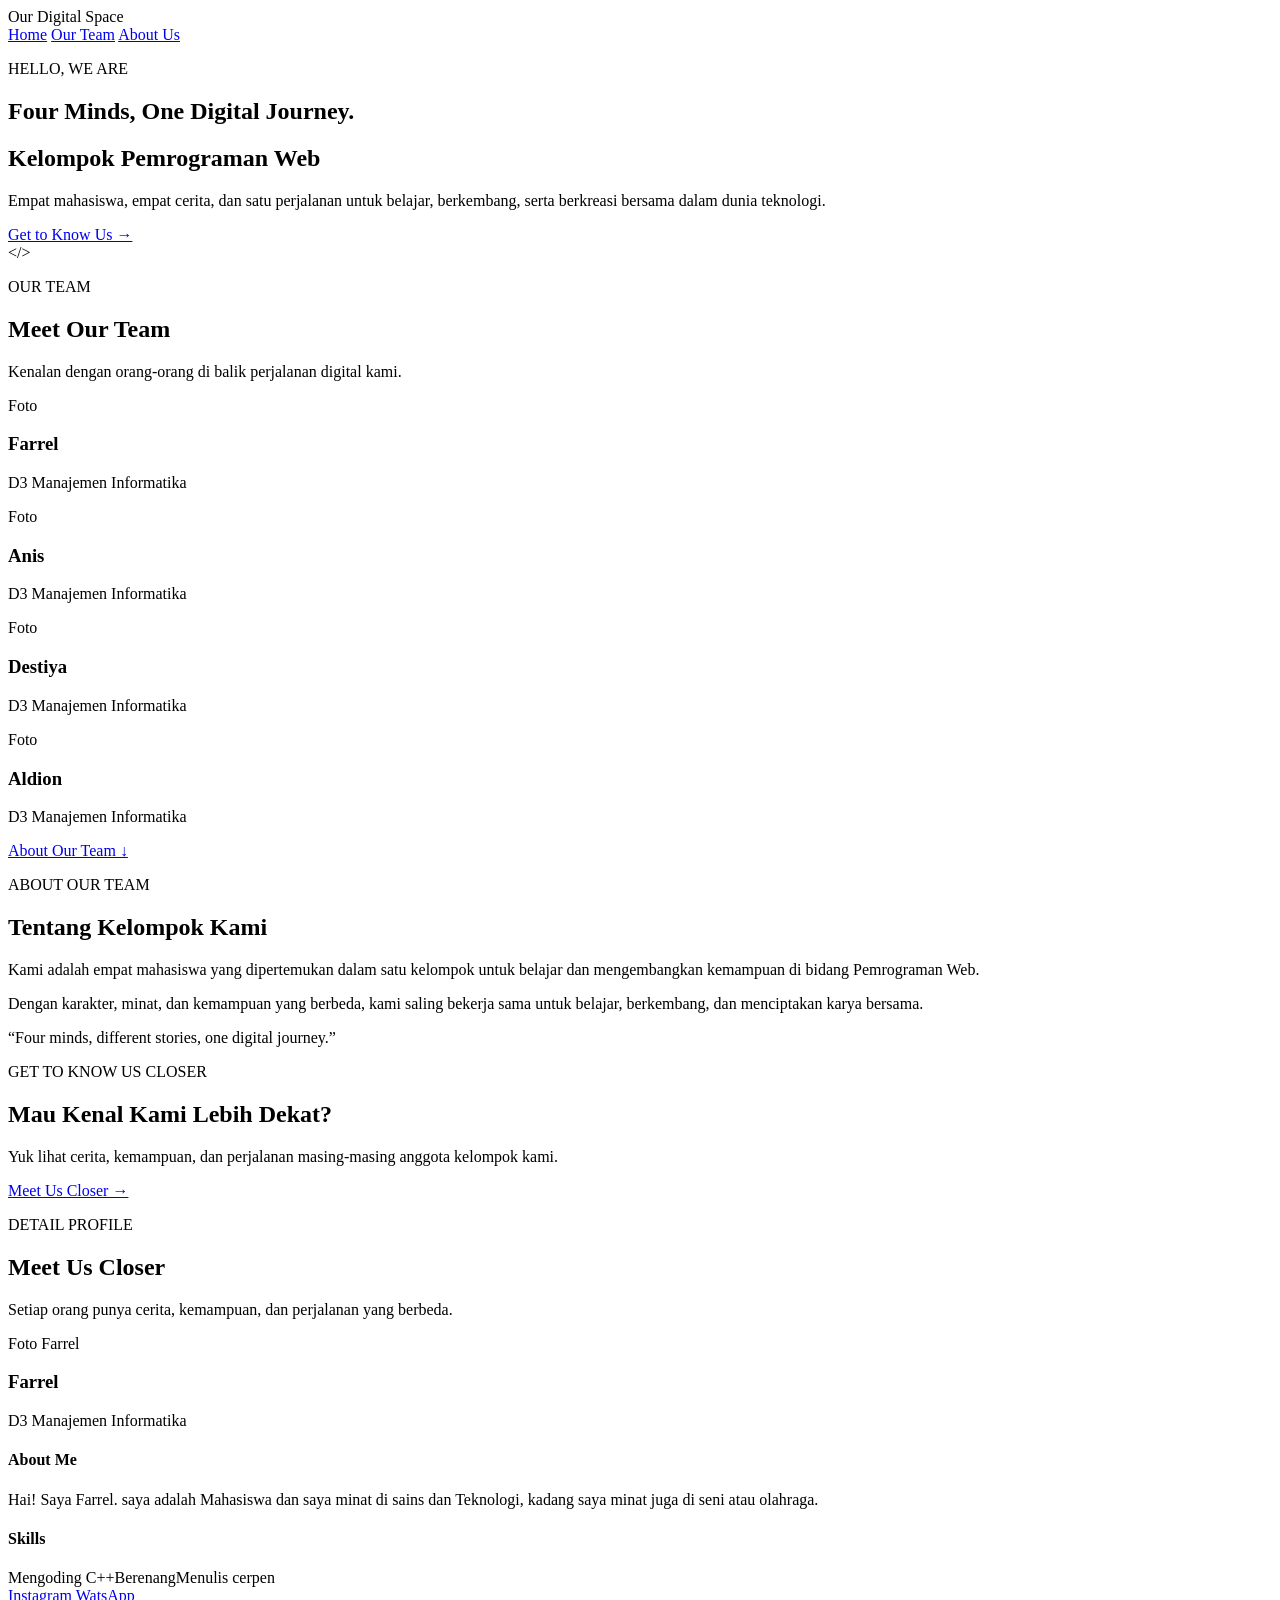
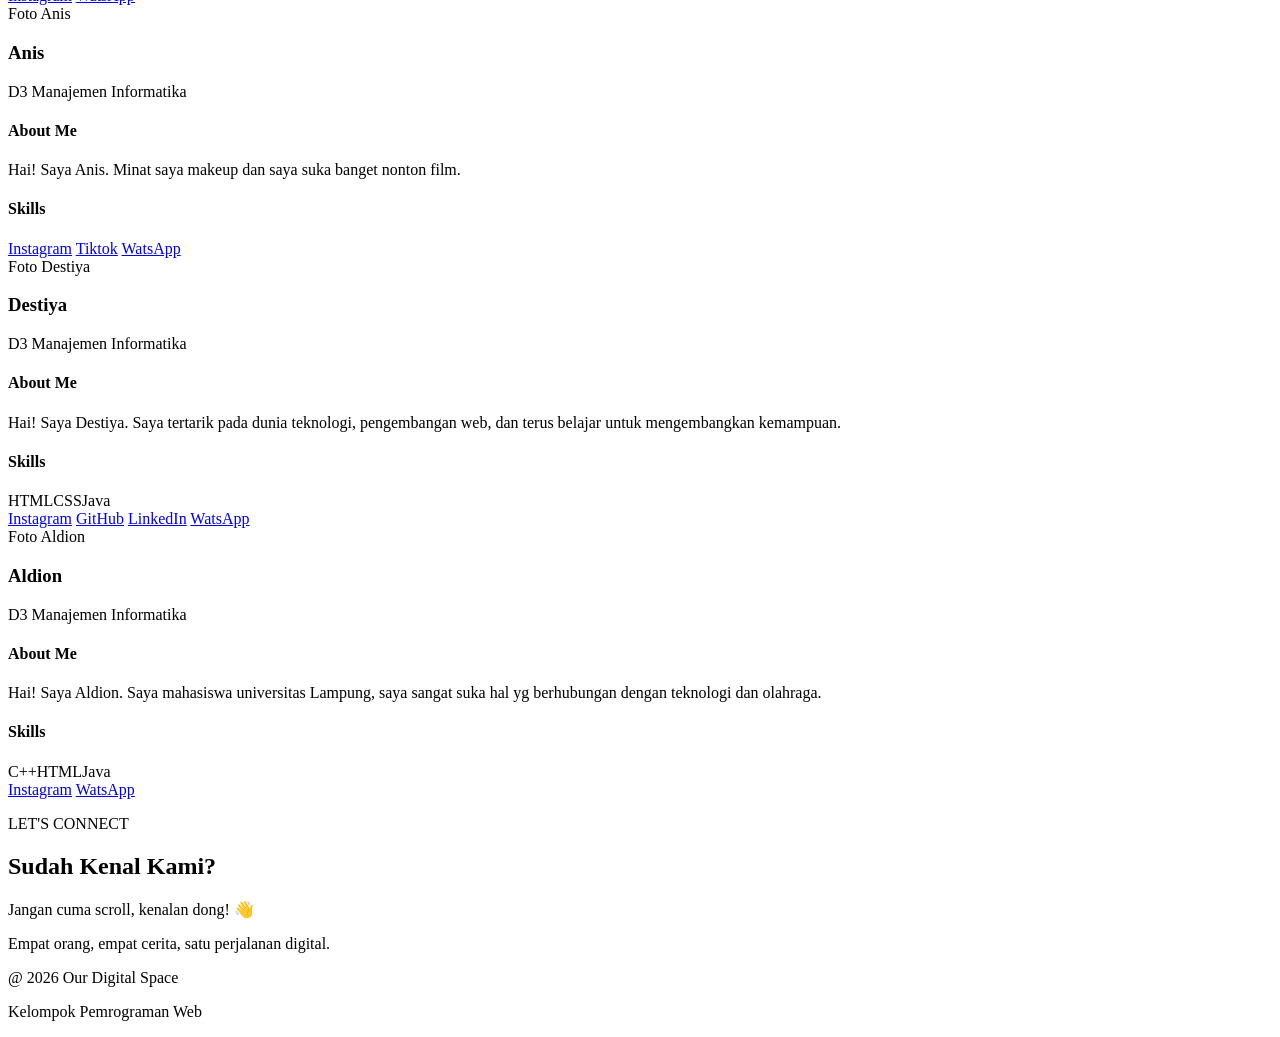
==== index.html @ 903c4d55 "commit 1" ====
<!DOCTYPE html>
<html lang="id">
<head>
    <meta charset="UTF-8">
    <meta name="viewport" content="width=device-width, initial-scale=1.0">

    <title>Kelompok Pemrograman Web</title>

    <link rel="stylesheet" href="style.css">
</head>
<body>
    <header class="navbar">
        <div class="logo">
            Our Digital Space
        </div>

        <nav>
            <a href="#home">Home</a>
            <a href="#team">Our Team</a>
            <a href="#about">About Us</a>
        </nav>

    </header>
    <section id="home" class="hero">
        <div class="hero-content">
            <p class="hero-label">HELLO, WE ARE</p>
            <h1>Four Minds, One
                <span>Digital Journey.</span></h1>
            <h2>Kelompok Pemrograman Web</h2>
            <p class="hero-description">
                Empat mahasiswa, empat cerita, dan satu perjalanan
                untuk belajar, berkembang, serta berkreasi bersama
                dalam dunia teknologi.
            </p>

            <a href="#team" class="hero-button">
                Get to Know Us →
            </a>

        </div>
        <div class="hero-visual">
            <div class="code-card">
                &lt;/&gt;
            </div>
        </div>

    </section>
    <section id="team" class="team-section">
        <div class="section-heading">
            <p class="section-label">OUR TEAM</p>
            <h2>Meet Our Team</h2>
            <p>Kenalan dengan orang-orang di balik perjalanan digital kami.</p>
        </div>

        <div class="team-container">
            <article class="team-card">
                <div class="member-photo">Foto</div>
                <div class="member-info">
                    <h3>Farrel</h3>
                    <p>D3 Manajemen Informatika</p>
                </div>

            </article>
            <article class="team-card">
                <div class="member-photo">Foto</div>
                <div class="member-info">
                    <h3>Anis</h3>
                    <p>D3 Manajemen Informatika</p>
                </div>
            </article>

            <article class="team-card">
                <div class="member-photo">Foto</div>
                <div class="member-info">
                    <h3>Destiya</h3>
                    <p>D3 Manajemen Informatika</p>
                </div>
            </article>

            <article class="team-card">
                <div class="member-photo">Foto</div>
                <div class="member-info">
                    <h3>Aldion</h3>
                    <p>D3 Manajemen Informatika</p>
                </div>
            </article>
        </div>

        <a href="#about" class="section-button">About Our Team ↓</a>
    </section>

    <section id="about" class="about-section">
        <div class="about-content">
            <p class="section-label">ABOUT OUR TEAM</p>
            <h2>Tentang Kelompok Kami</h2>
            <p>
                Kami adalah empat mahasiswa yang dipertemukan
                dalam satu kelompok untuk belajar dan mengembangkan
                kemampuan di bidang Pemrograman Web.
            </p>
            <p>
                Dengan karakter, minat, dan kemampuan yang berbeda,
                kami saling bekerja sama untuk belajar, berkembang,
                dan menciptakan karya bersama.
            </p>

            <div class="about-quote">
                “Four minds, different stories,
                one digital journey.”
            </div>
        </div>

    </section>

    <section class="profile-intro">
        <p class="section-label">GET TO KNOW US CLOSER</p>
        <h2>Mau Kenal Kami Lebih Dekat?</h2>
        <p>
            Yuk lihat cerita, kemampuan, dan perjalanan
            masing-masing anggota kelompok kami.
        </p>

        <a href="#profiles" class="profile-button">
            Meet Us Closer →
        </a>
    </section>

    <section id="profiles" class="profiles-section">
        <div class="section-heading">
            <p class="section-label">DETAIL PROFILE</p>
            <h2>Meet Us Closer</h2>
            <p>
                Setiap orang punya cerita, kemampuan,
                dan perjalanan yang berbeda.
            </p>
        </div>

        <div class="profiles-container">
            <article class="profile-card">
                <div class="profile-photo">Foto Farrel</div>
                <h3>Farrel</h3>
                <p class="profile-major">
                    D3 Manajemen Informatika
                </p>

                <div class="profile-content">
                    <h4>About Me</h4>

                    <p>
                        Hai! Saya Farrel. 
                        saya adalah Mahasiswa dan saya minat di sains dan Teknologi, 
                        kadang saya minat juga di seni atau olahraga.
                    </p>

                    <h4>Skills</h4>
                    <div class="skills">
                        <span>Mengoding C++</span><span>Berenang</span><span>Menulis cerpen</span>
                    </div>
                </div>

                <div class="social-links">
                    <a href="https://www.instagram.com/farelriyanto5?stkn=MWhlb3Q4emF2anpnNw==" target="_blank">Instagram</a>
                    <a href="httpswa.me/6285355793407" target="_blank">WatsApp</a>
                </div>
            </article>

            <article class="profile-card">
                <div class="profile-photo">
                    Foto Anis
                </div>
                <h3>Anis</h3>
                <p class="profile-major">
                    D3 Manajemen Informatika
                </p>
                <div class="profile-content">
                    <h4>About Me</h4>
                    <p>Hai! Saya Anis. Minat saya makeup dan saya suka banget nonton film.</p>
                    <h4>Skills</h4>
                </div>
                <div class="social-links">
                    <a href="https://www.instagram.com/a_ftmh06?stkn=MTNqbjhodnh4NXdjOA==" target="_blank">Instagram</a>
                    <a href="https://www.tiktok.com/@nisnistim?_r=1&_t=ZS-960H47jI2PV" target="_blank">Tiktok</a>
                    <a href="https://wa.me/62895417635434" target="_blank">WatsApp</a>
                </div>
            </article>

            <article class="profile-card">
                <div class="profile-photo">
                    Foto Destiya
                </div>
                <h3>Destiya</h3>
                <p class="profile-major">
                    D3 Manajemen Informatika
                </p>
                <div class="profile-content">
                    <h4>About Me</h4>
                    <p>
                        Hai! Saya Destiya. Saya tertarik pada dunia
                        teknologi, pengembangan web, dan terus belajar
                        untuk mengembangkan kemampuan.
                    </p>
                    <h4>Skills</h4>
                    <div class="skills">
                        <span>HTML</span><span>CSS</span><span>Java</span>
                    </div>
                </div>
                <div class="social-links">
                    <a href="https://www.instagram.com/desty_nurfadlh?" target="_blank">Instagram</a>
                    <a href="https://github.com/destiyanur304-eng" target="_blank">GitHub</a>
                    <a href="https://www.linkedin.com/in/destiya-nurfadillah-059b40367?utm_source=share_via&utm_content=profile&utm_medium=member_android" target="_blank">LinkedIn</a>
                    <a href="https://wa.me/+6285839799600" target="_blank">WatsApp</a>
                </div>
            </article>

            <article class="profile-card">
                <div class="profile-photo">
                    Foto Aldion
                </div>
                <h3>Aldion</h3>
                <p class="profile-major">
                    D3 Manajemen Informatika
                </p>
                <div class="profile-content">
                    <h4>About Me</h4>
                    <p>
                        Hai! Saya Aldion. Saya mahasiswa universitas Lampung,
                        saya sangat suka hal yg berhubungan dengan teknologi dan olahraga.
                    </p>
                    <h4>Skills</h4>
                    <div class="skills">
                        <span>C++</span><span>HTML</span><span>Java</span>
                    </div>
                </div>
                <div class="social-links">
                    <a href=" https://www.instagram.com/aldiyoon?stkn=NG5scmh1ZnVkc2dx" target="_blank">Instagram</a>
                    <a href="https://wa.me/6285664775950" target="_blank">WatsApp</a>
                </div>
            </article>
        </div>
    </section>

    <section class="connect-section">
        <p class="section-label">LET'S CONNECT</p>
        <h2>Sudah Kenal Kami?</h2>
        <p class="connect-main-text">Jangan cuma scroll, kenalan dong! 👋</p>
        <p class="connect-text">
            Empat orang, empat cerita,
            satu perjalanan digital.
        </p>
    </section>

    <footer>
        <p>@ 2026 Our Digital Space</p>
        <p>Kelompok Pemrograman Web</p>
    </footer>
</body>
</html>
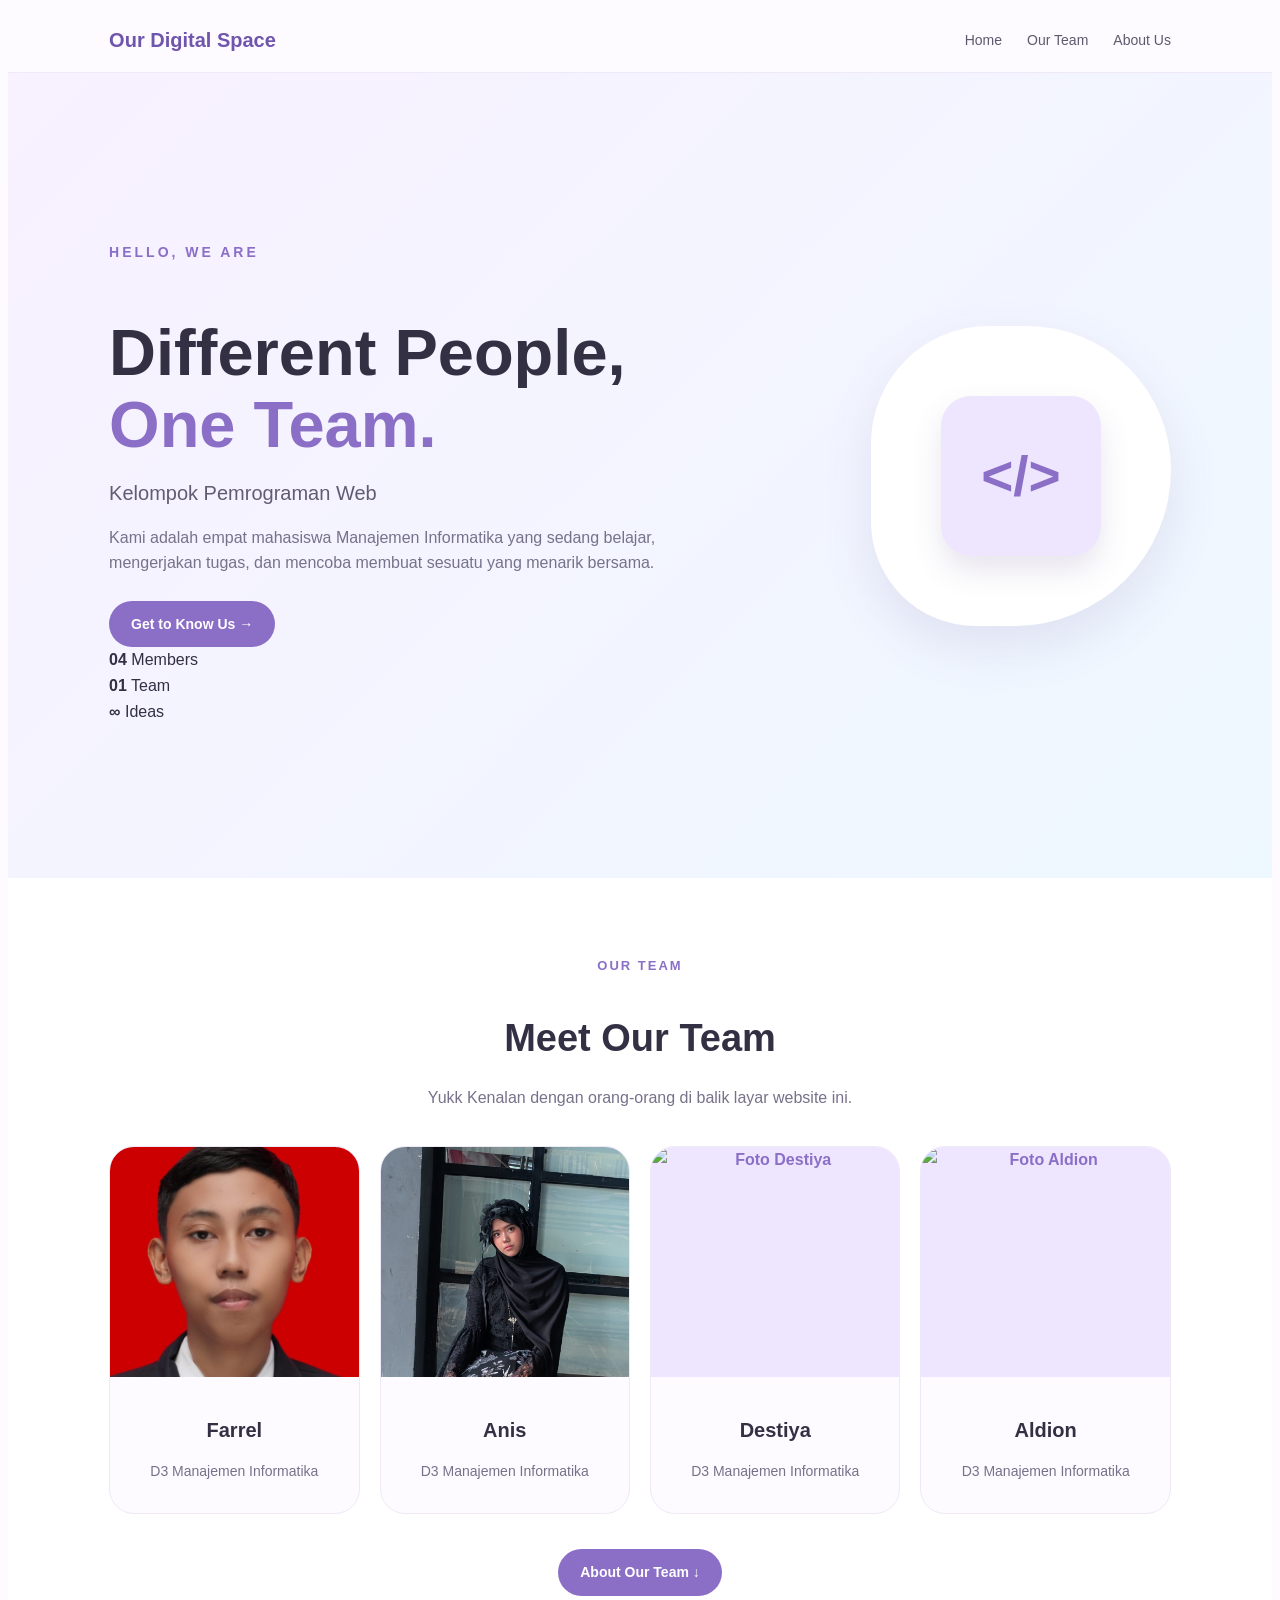
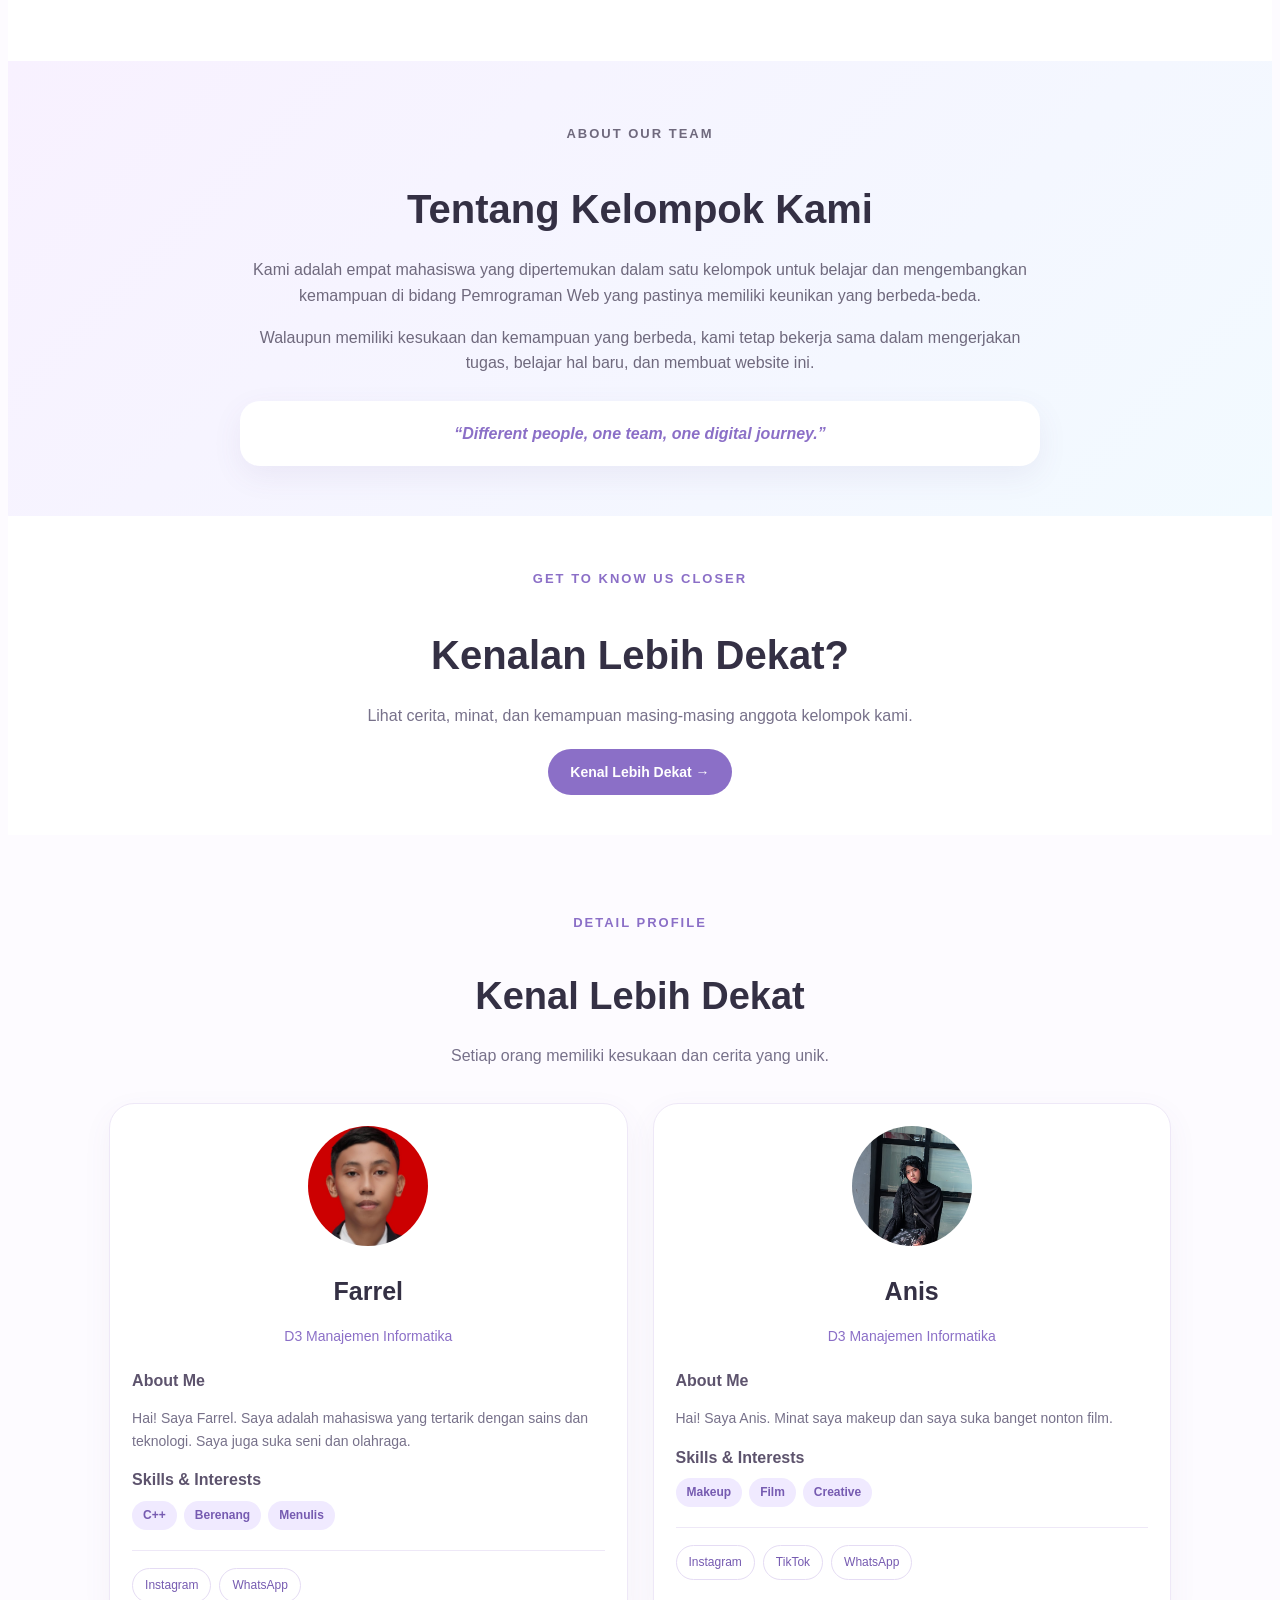
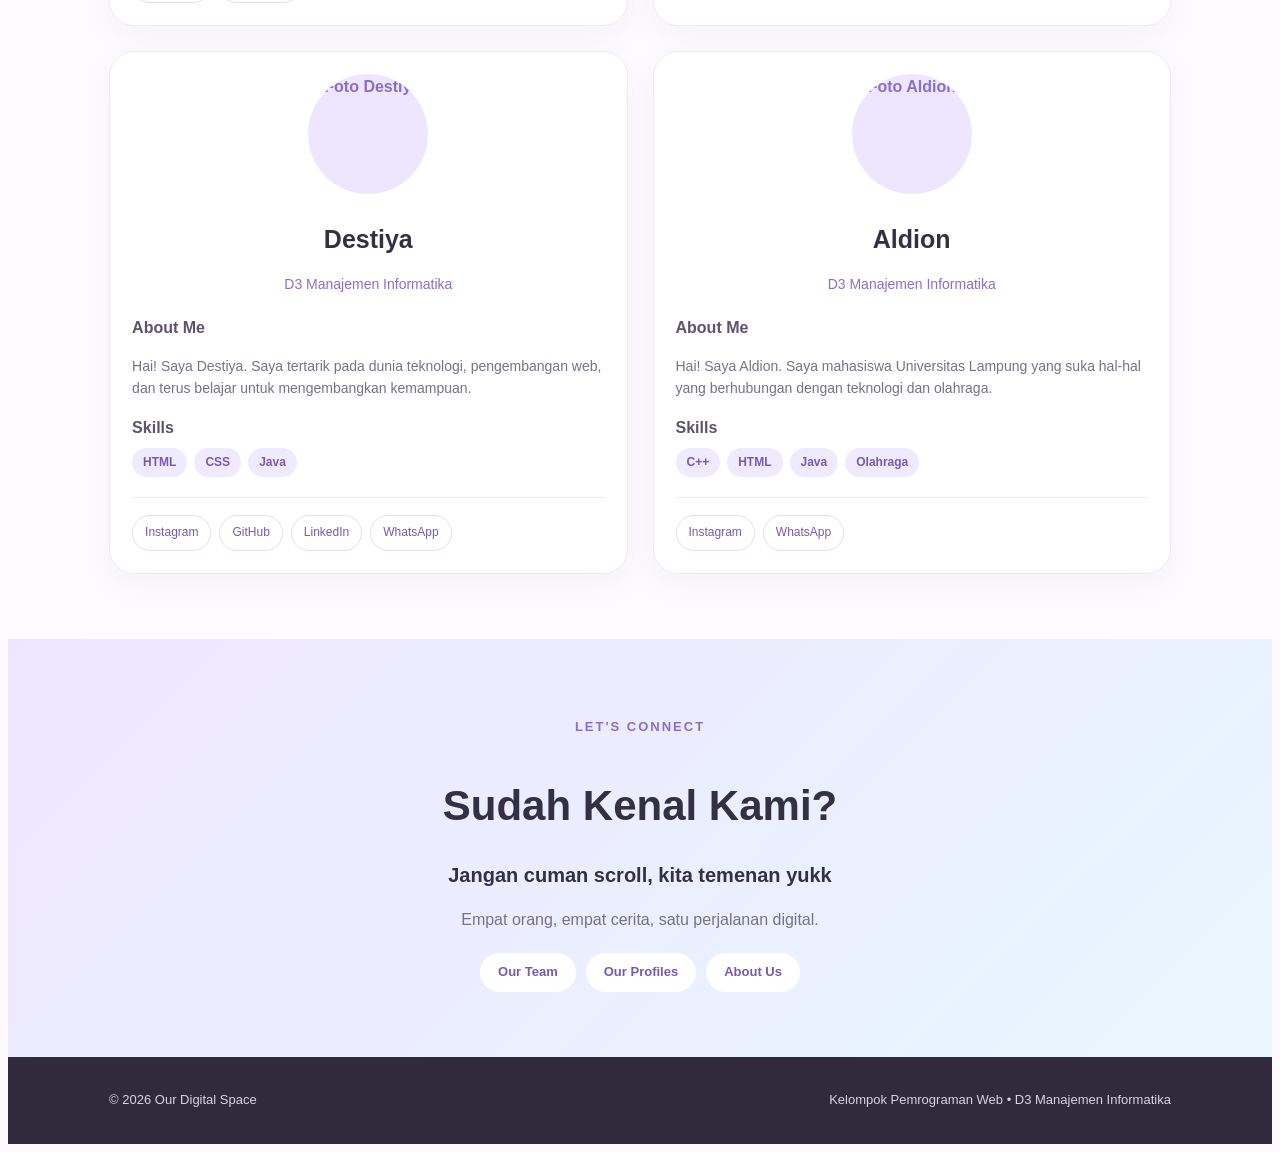
==== commit 7ebe3fc2: "Rename profilkelompk.html to index.html" ====
--- a/index.html
+++ b/index.html
@@ -3,41 +3,64 @@
 <head>
     <meta charset="UTF-8">
     <meta name="viewport" content="width=device-width, initial-scale=1.0">
-
-    <title>Kelompok Pemrograman Web</title>
-
+    <title>Our Digital Space</title>
     <link rel="stylesheet" href="style.css">
 </head>
+
 <body>
+
+    <!-- NAVBAR -->
     <header class="navbar">
-        <div class="logo">
-            Our Digital Space
-        </div>
+        <div class="logo">Our Digital Space</div>
 
         <nav>
             <a href="#home">Home</a>
             <a href="#team">Our Team</a>
             <a href="#about">About Us</a>
         </nav>
-
     </header>
+
+
     <section id="home" class="hero">
+
         <div class="hero-content">
             <p class="hero-label">HELLO, WE ARE</p>
-            <h1>Four Minds, One
-                <span>Digital Journey.</span></h1>
+
+            <h1>
+                Different People, 
+                <span>One Team.</span>
+            </h1>
+
             <h2>Kelompok Pemrograman Web</h2>
+
             <p class="hero-description">
-                Empat mahasiswa, empat cerita, dan satu perjalanan
-                untuk belajar, berkembang, serta berkreasi bersama
-                dalam dunia teknologi.
+                Kami adalah empat mahasiswa Manajemen Informatika
+                yang sedang belajar, mengerjakan tugas, dan mencoba
+                membuat sesuatu yang menarik bersama.
             </p>
 
             <a href="#team" class="hero-button">
                 Get to Know Us →
             </a>
 
-        </div>
+            <div class="hero-stats">
+                <div>
+                    <strong>04</strong>
+                    <span>Members</span>
+                </div>
+
+                <div>
+                    <strong>01</strong>
+                    <span>Team</span>
+                </div>
+
+                <div>
+                    <strong>∞</strong>
+                    <span>Ideas</span>
+                </div>
+            </div>
+        </div>
+
         <div class="hero-visual">
             <div class="code-card">
                 &lt;/&gt;
@@ -45,213 +68,368 @@
         </div>
 
     </section>
+
+
     <section id="team" class="team-section">
+
         <div class="section-heading">
             <p class="section-label">OUR TEAM</p>
             <h2>Meet Our Team</h2>
-            <p>Kenalan dengan orang-orang di balik perjalanan digital kami.</p>
+            <p>Yukk Kenalan dengan orang-orang di balik layar website ini.</p>
         </div>
 
         <div class="team-container">
+
             <article class="team-card">
-                <div class="member-photo">Foto</div>
+                <div class="member-photo">
+                    <img src="farrel.jpeg" alt="Foto Farrel">
+                </div>
+
                 <div class="member-info">
                     <h3>Farrel</h3>
                     <p>D3 Manajemen Informatika</p>
                 </div>
-
-            </article>
+            </article>
+
+
             <article class="team-card">
-                <div class="member-photo">Foto</div>
+                <div class="member-photo">
+                    <img src="fotoanis.jpeg" alt="Foto Anis">
+                </div>
+
                 <div class="member-info">
                     <h3>Anis</h3>
                     <p>D3 Manajemen Informatika</p>
                 </div>
             </article>
 
+
             <article class="team-card">
-                <div class="member-photo">Foto</div>
+                <div class="member-photo">
+                    <img src="images/destiya.jpg" alt="Foto Destiya">
+                </div>
+
                 <div class="member-info">
                     <h3>Destiya</h3>
                     <p>D3 Manajemen Informatika</p>
                 </div>
             </article>
 
+
             <article class="team-card">
-                <div class="member-photo">Foto</div>
+                <div class="member-photo">
+                    <img src="images/aldion.jpg" alt="Foto Aldion">
+                </div>
+
                 <div class="member-info">
                     <h3>Aldion</h3>
                     <p>D3 Manajemen Informatika</p>
                 </div>
             </article>
-        </div>
-
-        <a href="#about" class="section-button">About Our Team ↓</a>
-    </section>
+
+        </div>
+
+        <a href="#about" class="section-button">
+            About Our Team ↓
+        </a>
+
+    </section>
+
 
     <section id="about" class="about-section">
+
         <div class="about-content">
             <p class="section-label">ABOUT OUR TEAM</p>
+
             <h2>Tentang Kelompok Kami</h2>
+
             <p>
                 Kami adalah empat mahasiswa yang dipertemukan
                 dalam satu kelompok untuk belajar dan mengembangkan
-                kemampuan di bidang Pemrograman Web.
+                kemampuan di bidang Pemrograman Web yang pastinya memiliki keunikan yang berbeda-beda.
             </p>
+
             <p>
-                Dengan karakter, minat, dan kemampuan yang berbeda,
-                kami saling bekerja sama untuk belajar, berkembang,
-                dan menciptakan karya bersama.
+                Walaupun memiliki kesukaan dan kemampuan yang berbeda,
+                kami tetap bekerja sama dalam mengerjakan tugas,
+                belajar hal baru, dan membuat website ini.
             </p>
 
             <div class="about-quote">
-                “Four minds, different stories,
-                one digital journey.”
+                “Different people, one team, one digital journey.”
             </div>
         </div>
 
     </section>
 
+
     <section class="profile-intro">
+
         <p class="section-label">GET TO KNOW US CLOSER</p>
-        <h2>Mau Kenal Kami Lebih Dekat?</h2>
+
+        <h2>Kenalan Lebih Dekat?</h2>
+
         <p>
-            Yuk lihat cerita, kemampuan, dan perjalanan
-            masing-masing anggota kelompok kami.
+            Lihat cerita, minat, dan kemampuan masing-masing
+            anggota kelompok kami.
         </p>
 
         <a href="#profiles" class="profile-button">
-            Meet Us Closer →
+            Kenal Lebih Dekat →
         </a>
-    </section>
+
+    </section>
+
 
     <section id="profiles" class="profiles-section">
+
         <div class="section-heading">
             <p class="section-label">DETAIL PROFILE</p>
-            <h2>Meet Us Closer</h2>
+
+            <h2>Kenal Lebih Dekat</h2>
+
             <p>
-                Setiap orang punya cerita, kemampuan,
-                dan perjalanan yang berbeda.
+                Setiap orang memiliki kesukaan dan cerita yang unik.
             </p>
         </div>
 
+
         <div class="profiles-container">
+
             <article class="profile-card">
-                <div class="profile-photo">Foto Farrel</div>
+
+                <div class="profile-photo">
+                    <img src="farrel.jpeg" alt="Foto Farrel">
+                </div>
+
                 <h3>Farrel</h3>
+
                 <p class="profile-major">
                     D3 Manajemen Informatika
                 </p>
 
                 <div class="profile-content">
+
                     <h4>About Me</h4>
 
                     <p>
-                        Hai! Saya Farrel. 
-                        saya adalah Mahasiswa dan saya minat di sains dan Teknologi, 
-                        kadang saya minat juga di seni atau olahraga.
+                        Hai! Saya Farrel. Saya adalah mahasiswa
+                        yang tertarik dengan sains dan teknologi.
+                        Saya juga suka seni dan olahraga.
                     </p>
 
-                    <h4>Skills</h4>
+                    <h4>Skills & Interests</h4>
+
                     <div class="skills">
-                        <span>Mengoding C++</span><span>Berenang</span><span>Menulis cerpen</span>
+                        <span>C++</span>
+                        <span>Berenang</span>
+                        <span>Menulis</span>
                     </div>
+
                 </div>
 
                 <div class="social-links">
-                    <a href="https://www.instagram.com/farelriyanto5?stkn=MWhlb3Q4emF2anpnNw==" target="_blank">Instagram</a>
-                    <a href="httpswa.me/6285355793407" target="_blank">WatsApp</a>
-                </div>
-            </article>
+                    <a href="https://www.instagram.com/farelriyanto5" target="_blank">
+                        Instagram
+                    </a>
+
+                    <a href="https://wa.me/6285355793407" target="_blank">
+                        WhatsApp
+                    </a>
+                </div>
+
+            </article>
+
 
             <article class="profile-card">
+
                 <div class="profile-photo">
-                    Foto Anis
-                </div>
+                    <img src="fotoanis.jpeg" alt="Foto Anis">
+                </div>
+
                 <h3>Anis</h3>
+
                 <p class="profile-major">
                     D3 Manajemen Informatika
                 </p>
+
                 <div class="profile-content">
+
                     <h4>About Me</h4>
-                    <p>Hai! Saya Anis. Minat saya makeup dan saya suka banget nonton film.</p>
-                    <h4>Skills</h4>
-                </div>
+
+                    <p>
+                        Hai! Saya Anis. Minat saya makeup dan
+                        saya suka banget nonton film.
+                    </p>
+
+                    <h4>Skills & Interests</h4>
+
+                    <div class="skills">
+                        <span>Makeup</span>
+                        <span>Film</span>
+                        <span>Creative</span>
+                    </div>
+
+                </div>
+
                 <div class="social-links">
-                    <a href="https://www.instagram.com/a_ftmh06?stkn=MTNqbjhodnh4NXdjOA==" target="_blank">Instagram</a>
-                    <a href="https://www.tiktok.com/@nisnistim?_r=1&_t=ZS-960H47jI2PV" target="_blank">Tiktok</a>
-                    <a href="https://wa.me/62895417635434" target="_blank">WatsApp</a>
-                </div>
-            </article>
+
+                    <a href="https://www.instagram.com/a_ftmh06" target="_blank">
+                        Instagram
+                    </a>
+
+                    <a href="https://www.tiktok.com/@nisnistim" target="_blank">
+                        TikTok
+                    </a>
+
+                    <a href="https://wa.me/62895417635434" target="_blank">
+                        WhatsApp
+                    </a>
+
+                </div>
+
+            </article>
+
 
             <article class="profile-card">
+
                 <div class="profile-photo">
-                    Foto Destiya
-                </div>
+                    <img src="images/destiya.jpg" alt="Foto Destiya">
+                </div>
+
                 <h3>Destiya</h3>
+
                 <p class="profile-major">
                     D3 Manajemen Informatika
                 </p>
+
                 <div class="profile-content">
+
                     <h4>About Me</h4>
+
                     <p>
                         Hai! Saya Destiya. Saya tertarik pada dunia
                         teknologi, pengembangan web, dan terus belajar
                         untuk mengembangkan kemampuan.
                     </p>
+
                     <h4>Skills</h4>
+
                     <div class="skills">
-                        <span>HTML</span><span>CSS</span><span>Java</span>
+                        <span>HTML</span>
+                        <span>CSS</span>
+                        <span>Java</span>
                     </div>
-                </div>
+
+                </div>
+
                 <div class="social-links">
-                    <a href="https://www.instagram.com/desty_nurfadlh?" target="_blank">Instagram</a>
-                    <a href="https://github.com/destiyanur304-eng" target="_blank">GitHub</a>
-                    <a href="https://www.linkedin.com/in/destiya-nurfadillah-059b40367?utm_source=share_via&utm_content=profile&utm_medium=member_android" target="_blank">LinkedIn</a>
-                    <a href="https://wa.me/+6285839799600" target="_blank">WatsApp</a>
-                </div>
-            </article>
+
+                    <a href="https://www.instagram.com/desty_nurfadlh" target="_blank">
+                        Instagram
+                    </a>
+
+                    <a href="https://github.com/destiyanur304-eng" target="_blank">
+                        GitHub
+                    </a>
+
+                    <a href="https://www.linkedin.com/in/destiya-nurfadillah-059b40367" target="_blank">
+                        LinkedIn
+                    </a>
+
+                    <a href="https://wa.me/6285839799600" target="_blank">
+                        WhatsApp
+                    </a>
+
+                </div>
+
+            </article>
+
 
             <article class="profile-card">
+
                 <div class="profile-photo">
-                    Foto Aldion
-                </div>
+                    <img src="images/aldion.jpg" alt="Foto Aldion">
+                </div>
+
                 <h3>Aldion</h3>
+
                 <p class="profile-major">
                     D3 Manajemen Informatika
                 </p>
+
                 <div class="profile-content">
+
                     <h4>About Me</h4>
+
                     <p>
-                        Hai! Saya Aldion. Saya mahasiswa universitas Lampung,
-                        saya sangat suka hal yg berhubungan dengan teknologi dan olahraga.
+                        Hai! Saya Aldion. Saya mahasiswa Universitas
+                        Lampung yang suka hal-hal yang berhubungan
+                        dengan teknologi dan olahraga.
                     </p>
+
                     <h4>Skills</h4>
+
                     <div class="skills">
-                        <span>C++</span><span>HTML</span><span>Java</span>
+                        <span>C++</span>
+                        <span>HTML</span>
+                        <span>Java</span>
+                        <span>Olahraga</span>
                     </div>
-                </div>
+
+                </div>
+
                 <div class="social-links">
-                    <a href=" https://www.instagram.com/aldiyoon?stkn=NG5scmh1ZnVkc2dx" target="_blank">Instagram</a>
-                    <a href="https://wa.me/6285664775950" target="_blank">WatsApp</a>
-                </div>
-            </article>
-        </div>
+
+                    <a href="https://www.instagram.com/aldiyoon" target="_blank">
+                        Instagram
+                    </a>
+
+                    <a href="https://wa.me/6285664775950" target="_blank">
+                        WhatsApp
+                    </a>
+
+                </div>
+
+            </article>
+
+        </div>
+
     </section>
 
     <section class="connect-section">
+
         <p class="section-label">LET'S CONNECT</p>
+
         <h2>Sudah Kenal Kami?</h2>
-        <p class="connect-main-text">Jangan cuma scroll, kenalan dong! 👋</p>
+
+        <p class="connect-main-text">
+            Jangan cuman scroll, kita temenan yukk
+        </p>
+
         <p class="connect-text">
             Empat orang, empat cerita,
             satu perjalanan digital.
         </p>
-    </section>
+
+        <div class="connect-buttons">
+
+            <a href="#team">Our Team</a>
+            <a href="#profiles">Our Profiles</a>
+            <a href="#about">About Us</a>
+
+        </div>
+
+    </section>
+
 
     <footer>
-        <p>@ 2026 Our Digital Space</p>
-        <p>Kelompok Pemrograman Web</p>
+
+        <p>© 2026 Our Digital Space</p>
+
+        <p>Kelompok Pemrograman Web • D3 Manajemen Informatika</p>
+
     </footer>
+
 </body>
-</html>+</html>
--- a/style.css
+++ b/style.css
@@ -0,0 +1,658 @@
+`css
+* {
+    margin: 0;
+    padding: 0;
+    box-sizing: border-box;
+}
+
+html {
+    scroll-behavior: smooth;
+}
+
+body {
+    font-family: Arial, Helvetica, sans-serif;
+    background-color: #fdfbff;
+    color: #343044;
+    line-height: 1.6;
+    overflow-x: hidden;
+}
+
+.hero-content,
+.hero-visual {
+    animation: fadeUp 0.8s ease both;
+}
+
+.hero-visual {
+    animation: floating 4s ease-in-out infinite, fadeUp 0.8s ease both;
+}
+
+@keyframes fadeUp {
+    from {
+        opacity: 0;
+        transform: translateY(25px);
+    }
+
+    to {
+        opacity: 1;
+        transform: translateY(0);
+    }
+}
+
+a {
+    text-decoration: none;
+    color: inherit;
+}
+
+section {
+    padding: 65px 8%;
+}
+
+.section-label {
+    color: #8b6fc7;
+    font-size: 13px;
+    font-weight: bold;
+    letter-spacing: 2px;
+    margin-bottom: 8px;
+}
+
+.section-heading {
+    text-align: center;
+    margin-bottom: 35px;
+}
+
+.section-heading h2 {
+    font-size: 38px;
+    margin-bottom: 10px;
+}
+
+.section-heading p:last-child {
+    color: #77718a;
+}
+
+/* NAVBAR */
+
+.navbar {
+    position: sticky;
+    top: 0;
+    z-index: 1000;
+    display: flex;
+    justify-content: space-between;
+    align-items: center;
+    padding: 16px 8%;
+    background-color: rgba(253, 251, 255, 0.95);
+    border-bottom: 1px solid #eee8f7;
+}
+
+.logo {
+    font-size: 20px;
+    font-weight: bold;
+    color: #7055ad;
+}
+
+.navbar nav {
+    display: flex;
+    gap: 25px;
+}
+
+.navbar nav a {
+    font-size: 14px;
+    color: #5f596d;
+    transition: 0.3s ease;
+}
+
+.navbar nav a:hover {
+    color: #8b6fc7;
+}
+
+/* HERO */
+
+.hero {
+    min-height: 75vh;
+    display: flex;
+    justify-content: space-between;
+    align-items: center;
+    gap: 40px;
+    background: linear-gradient(
+        135deg,
+        #f8f1ff,
+        #eef8ff
+    );
+}
+
+.hero-content {
+    max-width: 650px;
+}
+
+.hero-label {
+    color: #8b6fc7;
+    font-size: 14px;
+    font-weight: bold;
+    letter-spacing: 3px;
+    margin-bottom: 12px;
+}
+
+.hero h1 {
+    font-size: 65px;
+    line-height: 1.1;
+    margin-bottom: 15px;
+}
+
+.hero h1 span {
+    display: block;
+    color: #8b6fc7;
+}
+
+.hero h2 {
+    font-size: 20px;
+    font-weight: 500;
+    margin-bottom: 12px;
+    color: #625b72;
+}
+
+.hero-description {
+    max-width: 550px;
+    color: #77718a;
+    margin-bottom: 25px;
+}
+
+.hero-button,
+.section-button,
+.profile-button {
+    display: inline-block;
+    padding: 12px 22px;
+    background-color: #8b6fc7;
+    color: white;
+    border-radius: 30px;
+    font-size: 14px;
+    font-weight: bold;
+    transition: 0.3s ease;
+}
+
+.hero-button:hover,
+.section-button:hover,
+.profile-button:hover {
+    background-color: #7055ad;
+    transform: translateY(-3px);
+}
+
+.hero-visual {
+    width: 300px;
+    height: 300px;
+    display: flex;
+    justify-content: center;
+    align-items: center;
+    background-color: #ffffff;
+    border-radius: 45% 55% 60% 40%;
+    box-shadow: 0 20px 50px rgba(100, 80, 140, 0.12);
+    animation: floating 4s ease-in-out infinite;
+}
+
+.code-card {
+    width: 160px;
+    height: 160px;
+    display: flex;
+    justify-content: center;
+    align-items: center;
+    background-color: #eee6ff;
+    border-radius: 30px;
+    color: #8b6fc7;
+    font-size: 55px;
+    font-weight: bold;
+    box-shadow: 0 15px 30px rgba(100, 80, 140, 0.15);
+}
+
+@keyframes floating {
+    0% {
+        transform: translateY(0);
+    }
+
+    50% {
+        transform: translateY(-12px);
+    }
+
+    100% {
+        transform: translateY(0);
+    }
+}
+
+/* TEAM */
+
+.team-section {
+    background-color: #ffffff;
+    text-align: center;
+}
+
+.team-container {
+    display: grid;
+    grid-template-columns: repeat(4, 1fr);
+    gap: 20px;
+    margin-bottom: 35px;
+}
+
+.team-card {
+    background-color: #fdfbff;
+    border: 1px solid #eee8f7;
+    border-radius: 25px;
+    overflow: hidden;
+    transition: 0.3s ease;
+}
+
+.team-card:hover {
+    transform: translateY(-8px) rotate(-1deg);
+    box-shadow: 0 18px 40px rgba(100, 80, 140, 0.15);
+}
+
+.member-photo {
+    height: 230px;
+    display: flex;
+    justify-content: center;
+    align-items: center;
+    background-color: #eee6ff;
+    color: #8b6fc7;
+    font-weight: bold;
+}
+
+.member-photo img {
+    width: 100%;
+    height: 100%;
+    object-fit: cover;
+}
+
+.member-info {
+    padding: 17px;
+}
+
+.member-info h3 {
+    font-size: 20px;
+    margin-bottom: 4px;
+}
+
+.member-info p {
+    color: #77718a;
+    font-size: 14px;
+}
+
+/* ABOUT */
+
+.about-section {
+    background: linear-gradient(
+        135deg,
+        #f8f1ff,
+        #f2faff
+    );
+    padding: 50px 8%;
+}
+
+.profile-intro {
+    text-align: center;
+    background-color: #ffffff;
+    padding: 40px 8%;
+}
+
+.about-content {
+    max-width: 800px;
+    margin: auto;
+    text-align: center;
+}
+
+.about-content h2 {
+    font-size: 40px;
+    margin-bottom: 15px;
+}
+
+.about-content > p {
+    color: #6f697d;
+    margin-bottom: 12px;
+}
+
+.about-quote {
+    margin-top: 25px;
+    padding: 20px;
+    background-color: white;
+    border-radius: 20px;
+    color: #8b6fc7;
+    font-weight: bold;
+    font-style: italic;
+    box-shadow: 0 10px 30px rgba(100, 80, 140, 0.08);
+}
+
+.profile-intro h2 {
+    font-size: 40px;
+    margin-bottom: 12px;
+}
+
+.profile-intro > p:not(.section-label) {
+    color: #77718a;
+    margin-bottom: 20px;
+}
+
+/* PROFILES */
+
+.profiles-section {
+    background-color: #fdfbff;
+}
+
+.profiles-container {
+    display: grid;
+    grid-template-columns: repeat(2, 1fr);
+    gap: 25px;
+}
+
+.profile-card {
+    background-color: #ffffff;
+    border: 1px solid #eee8f7;
+    border-radius: 25px;
+    padding: 22px;
+    box-shadow: 0 10px 30px rgba(100, 80, 140, 0.06);
+    transition: 0.3s ease;
+}
+
+.profile-card:hover {
+    transform: translateY(-5px);
+    box-shadow: 0 18px 40px rgba(100, 80, 140, 0.12);
+}
+
+.profile-photo {
+    width: 120px;
+    height: 120px;
+    margin: 0 auto 17px;
+    display: flex;
+    justify-content: center;
+    align-items: center;
+    background-color: #eee6ff;
+    border-radius: 50%;
+    color: #8b6fc7;
+    font-weight: bold;
+    overflow: hidden;
+}
+
+.profile-photo img {
+    width: 100%;
+    height: 100%;
+    object-fit: cover;
+    transition: transform 0.4s ease;
+}
+
+.profile-card:hover .profile-photo img {
+    transform: scale(1.06);
+}
+
+.profile-card > h3 {
+    text-align: center;
+    font-size: 25px;
+    margin-bottom: 3px;
+}
+
+.profile-major {
+    text-align: center;
+    color: #8b6fc7;
+    font-size: 14px;
+    margin-bottom: 20px;
+}
+
+.profile-content h4 {
+    margin-top: 15px;
+    margin-bottom: 5px;
+    color: #5d536d;
+}
+
+.profile-content p {
+    color: #77718a;
+    font-size: 14px;
+}
+
+.skills {
+    display: flex;
+    flex-wrap: wrap;
+    gap: 7px;
+    margin-top: 8px;
+}
+
+.skills span {
+    padding: 5px 11px;
+    background-color: #f0eaff;
+    border-radius: 20px;
+    color: #765bb1;
+    font-size: 12px;
+    font-weight: bold;
+}
+
+.social-links {
+    display: flex;
+    gap: 8px;
+    margin-top: 20px;
+    padding-top: 17px;
+    border-top: 1px solid #eee8f7;
+}
+
+.social-links a {
+    padding: 7px 12px;
+    border: 1px solid #e5dcf4;
+    border-radius: 20px;
+    color: #765bb1;
+    font-size: 12px;
+    transition: 0.3s ease;
+}
+
+.social-links a:hover {
+    background-color: #8b6fc7;
+    color: white;
+}
+
+/* CONNECT */
+
+.connect-section {
+    text-align: center;
+    background: linear-gradient(
+        135deg,
+        #eee6ff,
+        #e8f6ff
+    );
+}
+
+.connect-section h2 {
+    font-size: 42px;
+    margin-bottom: 12px;
+}
+
+.connect-main-text {
+    font-size: 20px;
+    font-weight: bold;
+    margin-bottom: 6px;
+}
+
+.connect-text {
+    color: #77718a;
+    margin-bottom: 20px;
+}
+
+.connect-buttons {
+    display: flex;
+    justify-content: center;
+    gap: 10px;
+    flex-wrap: wrap;
+}
+
+.connect-buttons a {
+    padding: 9px 18px;
+    background-color: white;
+    border-radius: 25px;
+    color: #765bb1;
+    font-size: 13px;
+    font-weight: bold;
+    transition: 0.3s ease;
+}
+
+.connect-buttons a:hover {
+    background-color: #8b6fc7;
+    color: white;
+    transform: translateY(-3px);
+}
+
+/* FOOTER */
+
+footer {
+    display: flex;
+    justify-content: space-between;
+    align-items: center;
+    padding: 20px 8%;
+    background-color: #302a3c;
+    color: #d9d3e5;
+    font-size: 13px;
+}
+
+/* TABLET */
+
+@media (max-width: 900px) {
+
+    section {
+        padding: 55px 6%;
+    }
+
+    .hero {
+        min-height: auto;
+        flex-direction: column;
+        text-align: center;
+        padding-top: 75px;
+        padding-bottom: 75px;
+    }
+
+    .hero-content {
+        max-width: 700px;
+    }
+
+    .hero-description {
+        margin-left: auto;
+        margin-right: auto;
+    }
+
+    .hero h1 {
+        font-size: 50px;
+    }
+
+    .hero-visual {
+        width: 260px;
+        height: 260px;
+    }
+
+    .team-container {
+        grid-template-columns: repeat(2, 1fr);
+    }
+
+    .profiles-container {
+        grid-template-columns: 1fr;
+    }
+
+    .fun-container {
+        grid-template-columns: repeat(2, 1fr);
+    }
+}
+
+/* MOBILE */
+
+@media (max-width: 600px) {
+
+    .navbar {
+        padding: 15px 5%;
+        flex-direction: column;
+        gap: 10px;
+    }
+
+    .navbar nav {
+        gap: 16px;
+    }
+
+    .navbar nav a {
+        font-size: 12px;
+    }
+
+    section {
+        padding: 45px 5%;
+    }
+
+    .hero {
+        padding-top: 60px;
+        padding-bottom: 60px;
+    }
+
+    .hero h1 {
+        font-size: 40px;
+    }
+
+    .hero h2 {
+        font-size: 17px;
+    }
+
+    .hero-description {
+        font-size: 14px;
+    }
+
+    .hero-visual {
+        width: 220px;
+        height: 220px;
+    }
+
+    .code-card {
+        width: 130px;
+        height: 130px;
+        font-size: 45px;
+    }
+
+    .section-heading h2,
+    .about-content h2,
+    .profile-intro h2,
+    .connect-section h2 {
+        font-size: 30px;
+    }
+
+    .section-heading {
+        margin-bottom: 30px;
+    }
+
+    .team-container {
+        grid-template-columns: 1fr;
+    }
+
+    .member-photo {
+        height: 280px;
+    }
+
+    .profile-card {
+        padding: 20px;
+    }
+
+    .social-links {
+        flex-wrap: wrap;
+    }
+
+    .fun-section {
+        padding: 50px 5%;
+    }
+
+    .fun-icon {
+        font-size: 30px;
+    }
+
+    .fun-container {
+        grid-template-columns: repeat(2, 1fr);
+        gap: 15px;
+    }
+
+    .fun-card {
+        padding: 22px 15px;
+    }
+
+    .fun-card h3 {
+        font-size: 30px;
+    }
+
+    .fun-card p {
+        font-size: 12px;
+    }
+
+    footer {
+        flex-direction: column;
+        gap: 7px;
+        text-align: center;
+    }
+}
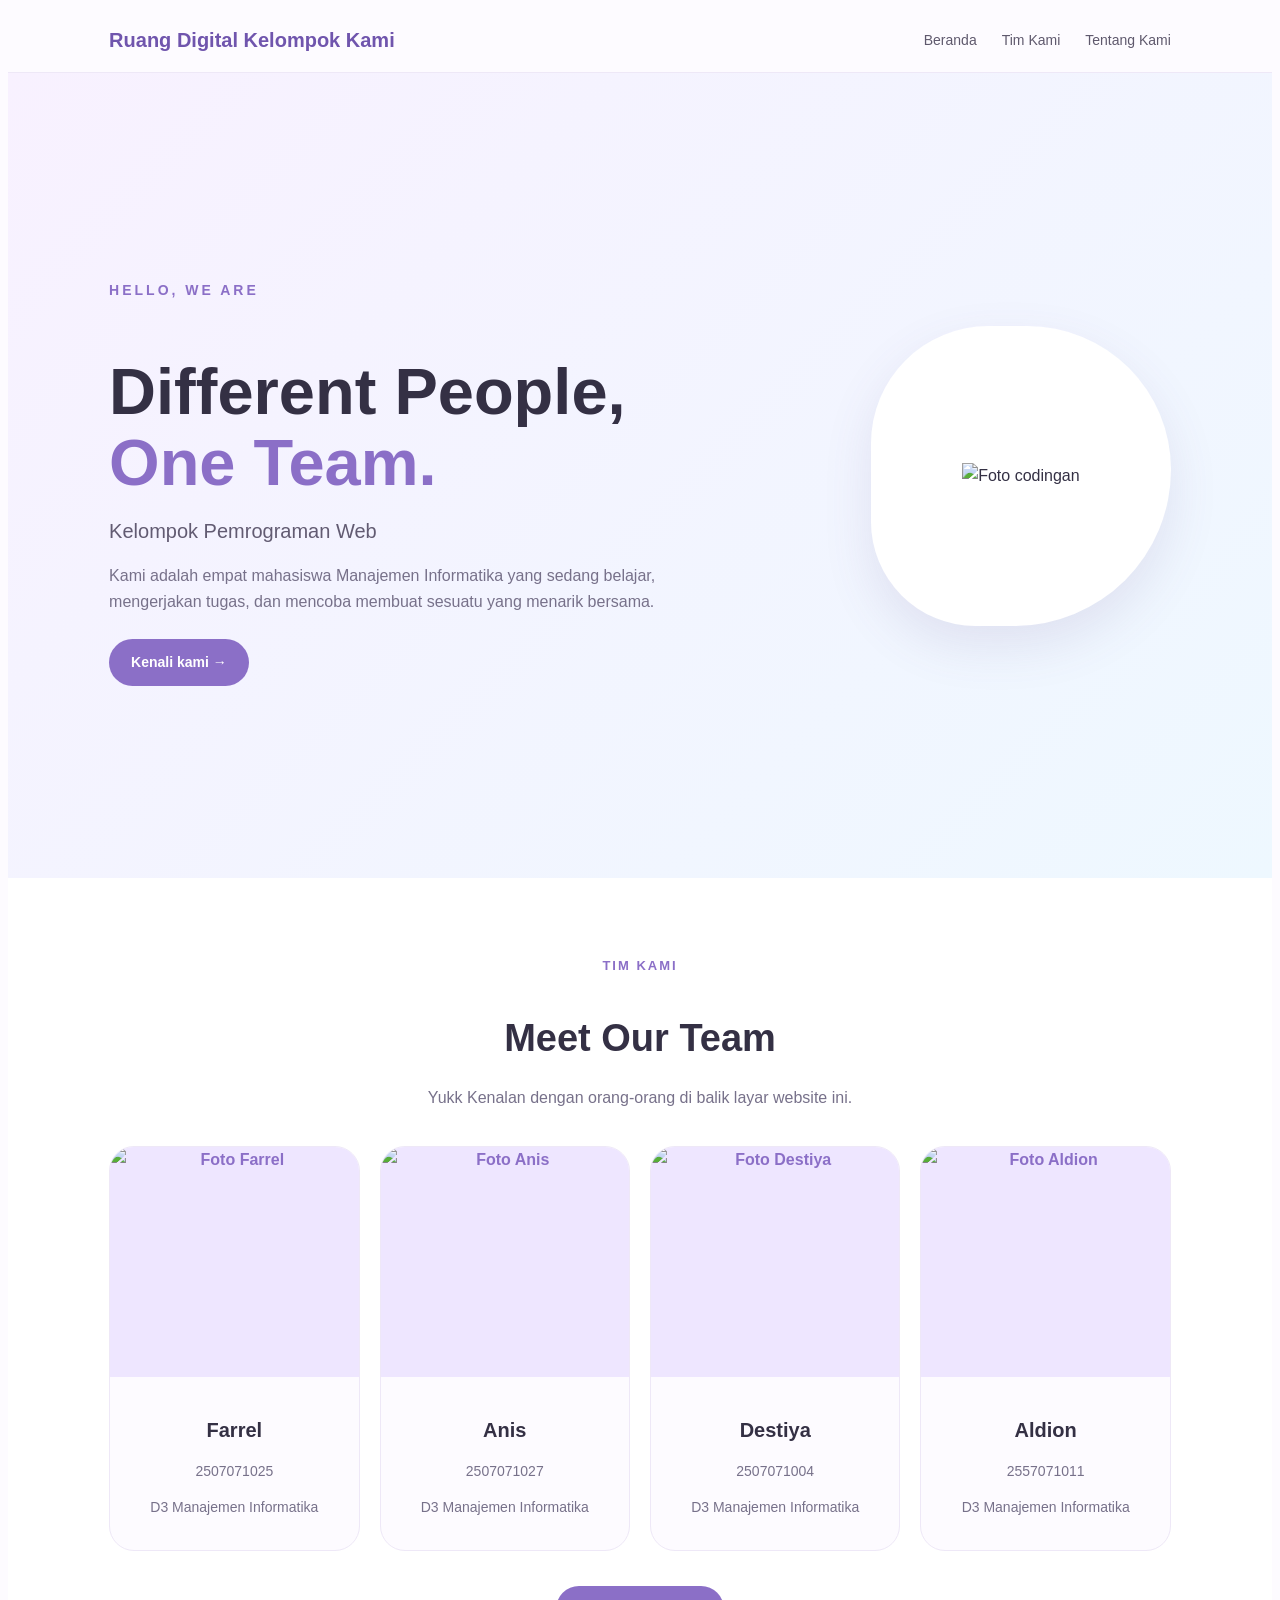
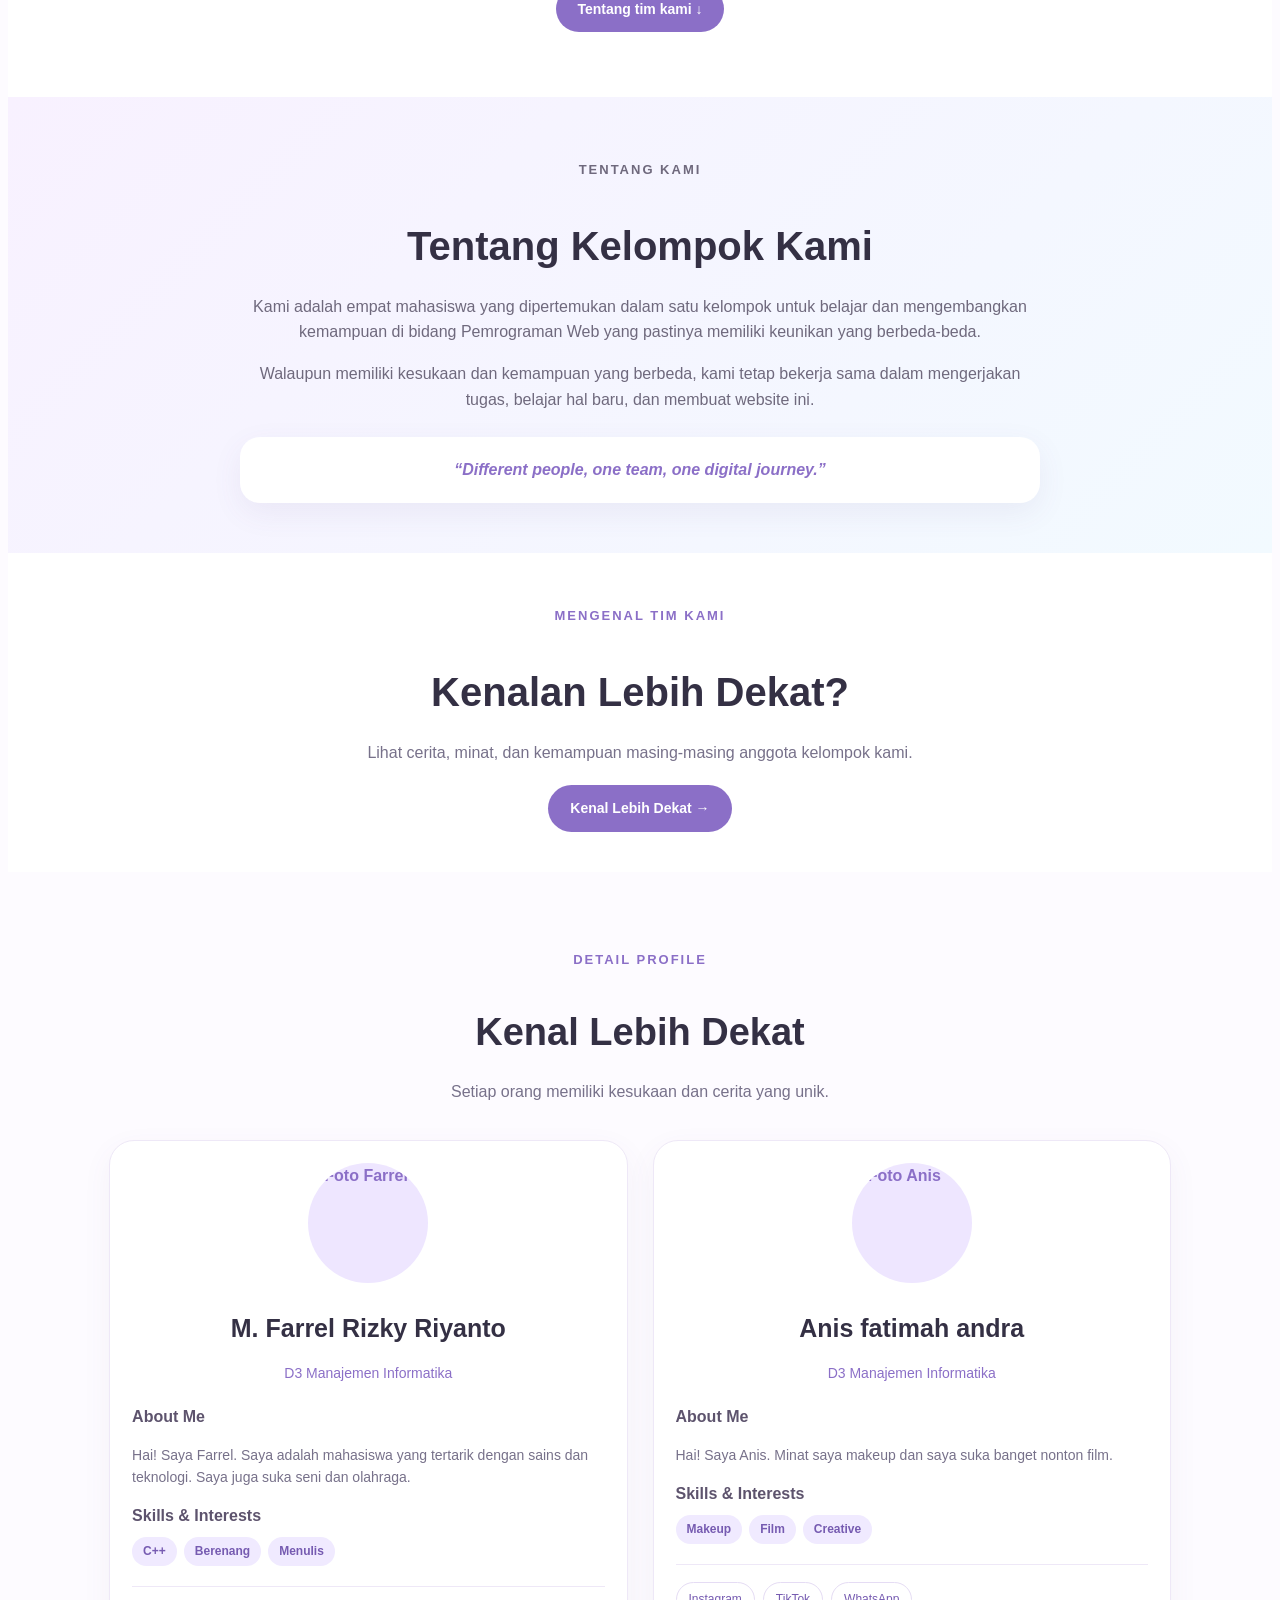
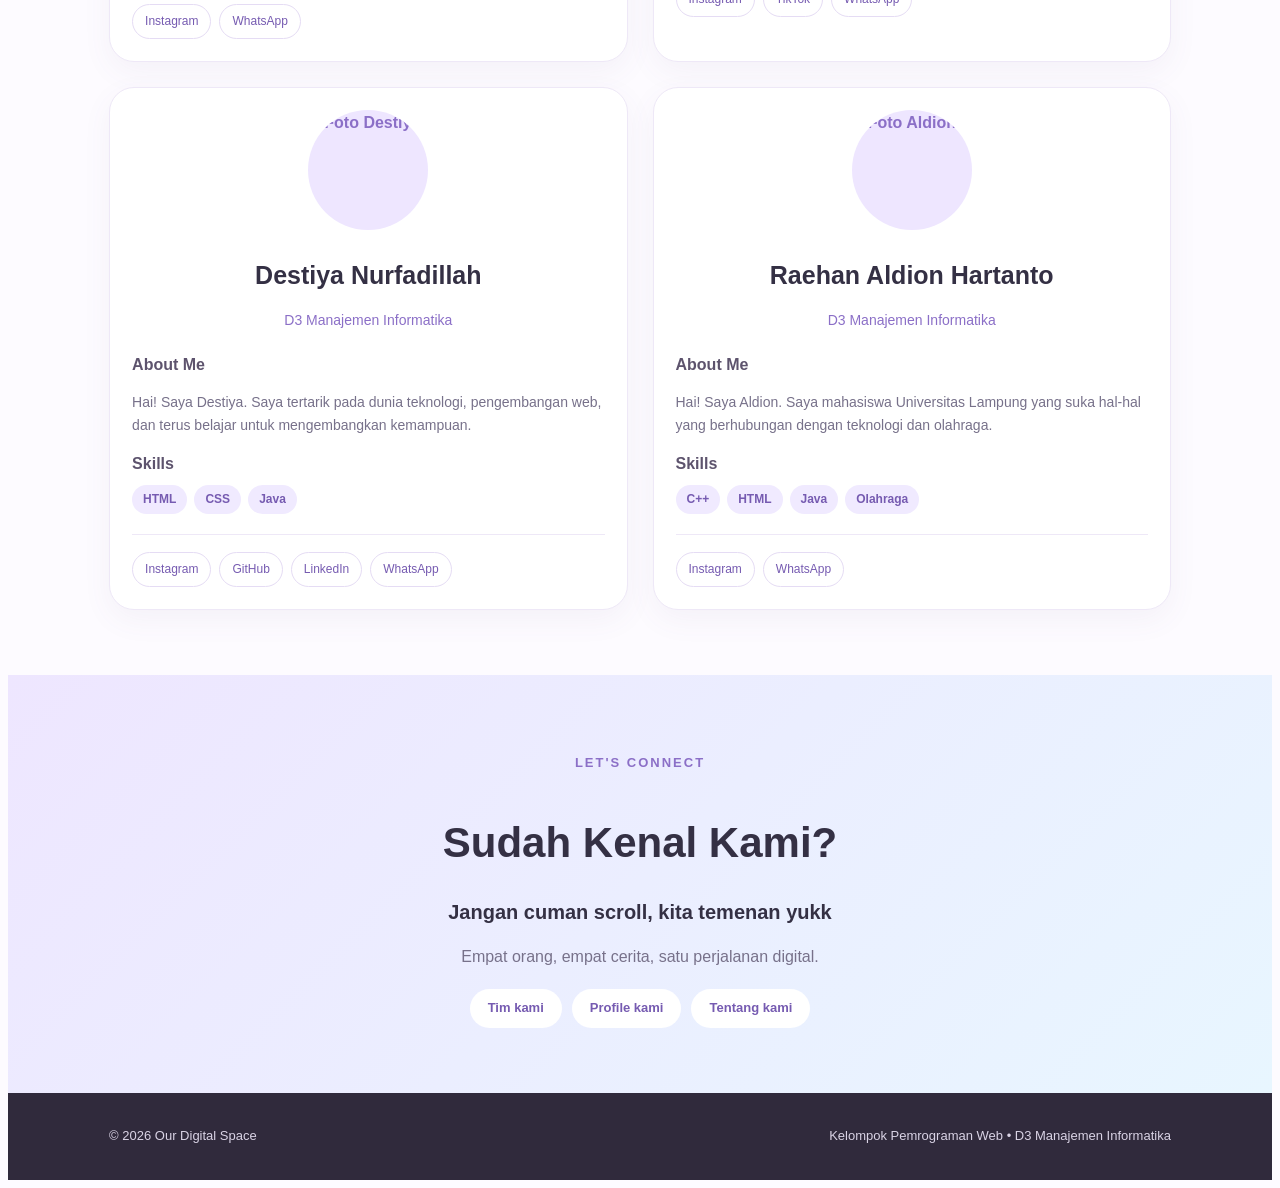
==== commit 2f84cfe4: "Update index.html" ====
--- a/index.html
+++ b/index.html
@@ -9,20 +9,18 @@
 
 <body>
 
-    <!-- NAVBAR -->
     <header class="navbar">
-        <div class="logo">Our Digital Space</div>
+        <div class="logo">Ruang Digital Kelompok Kami</div>
 
         <nav>
-            <a href="#home">Home</a>
-            <a href="#team">Our Team</a>
-            <a href="#about">About Us</a>
+            <a href="#home">Beranda</a>
+            <a href="#team">Tim Kami</a>
+            <a href="#about">Tentang Kami</a>
         </nav>
     </header>
 
 
     <section id="home" class="hero">
-
         <div class="hero-content">
             <p class="hero-label">HELLO, WE ARE</p>
 
@@ -32,7 +30,6 @@
             </h1>
 
             <h2>Kelompok Pemrograman Web</h2>
-
             <p class="hero-description">
                 Kami adalah empat mahasiswa Manajemen Informatika
                 yang sedang belajar, mengerjakan tugas, dan mencoba
@@ -40,107 +37,83 @@
             </p>
 
             <a href="#team" class="hero-button">
-                Get to Know Us →
+                Kenali kami →
             </a>
-
             <div class="hero-stats">
-                <div>
-                    <strong>04</strong>
-                    <span>Members</span>
-                </div>
-
-                <div>
-                    <strong>01</strong>
-                    <span>Team</span>
-                </div>
-
-                <div>
-                    <strong>∞</strong>
-                    <span>Ideas</span>
-                </div>
             </div>
         </div>
 
         <div class="hero-visual">
-            <div class="code-card">
-                &lt;/&gt;
-            </div>
-        </div>
-
-    </section>
-
+            <img src="gambar codingan.jpg" alt="Foto codingan">
+        </div>
+    </section>
 
     <section id="team" class="team-section">
-
         <div class="section-heading">
-            <p class="section-label">OUR TEAM</p>
+            <p class="section-label">TIM KAMI</p>
             <h2>Meet Our Team</h2>
             <p>Yukk Kenalan dengan orang-orang di balik layar website ini.</p>
         </div>
 
         <div class="team-container">
-
             <article class="team-card">
                 <div class="member-photo">
-                    <img src="farrel.jpeg" alt="Foto Farrel">
+                    <img src="Farel.jpeg" alt="Foto Farrel">
                 </div>
 
                 <div class="member-info">
                     <h3>Farrel</h3>
+                    <p>2507071025</p>
                     <p>D3 Manajemen Informatika</p>
                 </div>
             </article>
-
 
             <article class="team-card">
                 <div class="member-photo">
-                    <img src="fotoanis.jpeg" alt="Foto Anis">
+                    <img src="Anis.jpeg" alt="Foto Anis">
                 </div>
 
                 <div class="member-info">
                     <h3>Anis</h3>
+                    <p> 2507071027</p>
                     <p>D3 Manajemen Informatika</p>
                 </div>
             </article>
-
 
             <article class="team-card">
                 <div class="member-photo">
-                    <img src="images/destiya.jpg" alt="Foto Destiya">
+                    <img src="Destiya.jpg" alt="Foto Destiya">
                 </div>
 
                 <div class="member-info">
                     <h3>Destiya</h3>
+                    <p>2507071004</p>
                     <p>D3 Manajemen Informatika</p>
                 </div>
             </article>
-
 
             <article class="team-card">
                 <div class="member-photo">
-                    <img src="images/aldion.jpg" alt="Foto Aldion">
+                    <img src="Aldion.jpeg" alt="Foto Aldion">
                 </div>
 
                 <div class="member-info">
                     <h3>Aldion</h3>
+                    <p>2557071011</p>
                     <p>D3 Manajemen Informatika</p>
                 </div>
             </article>
-
         </div>
 
         <a href="#about" class="section-button">
-            About Our Team ↓
+            Tentang tim kami ↓
         </a>
-
     </section>
 
 
     <section id="about" class="about-section">
-
         <div class="about-content">
-            <p class="section-label">ABOUT OUR TEAM</p>
-
+            <p class="section-label">TENTANG KAMI</p>
             <h2>Tentang Kelompok Kami</h2>
 
             <p>
@@ -159,16 +132,12 @@
                 “Different people, one team, one digital journey.”
             </div>
         </div>
-
     </section>
 
 
     <section class="profile-intro">
-
-        <p class="section-label">GET TO KNOW US CLOSER</p>
-
+        <p class="section-label">MENGENAL TIM KAMI</p>
         <h2>Kenalan Lebih Dekat?</h2>
-
         <p>
             Lihat cerita, minat, dan kemampuan masing-masing
             anggota kelompok kami.
@@ -177,55 +146,41 @@
         <a href="#profiles" class="profile-button">
             Kenal Lebih Dekat →
         </a>
-
     </section>
 
 
     <section id="profiles" class="profiles-section">
-
         <div class="section-heading">
             <p class="section-label">DETAIL PROFILE</p>
-
             <h2>Kenal Lebih Dekat</h2>
-
             <p>
                 Setiap orang memiliki kesukaan dan cerita yang unik.
             </p>
         </div>
 
-
         <div class="profiles-container">
-
             <article class="profile-card">
-
                 <div class="profile-photo">
-                    <img src="farrel.jpeg" alt="Foto Farrel">
-                </div>
-
-                <h3>Farrel</h3>
-
+                    <img src="Farel.jpeg" alt="Foto Farrel">
+                </div>
+                <h3>M. Farrel Rizky Riyanto</h3>
                 <p class="profile-major">
                     D3 Manajemen Informatika
                 </p>
 
                 <div class="profile-content">
-
                     <h4>About Me</h4>
-
                     <p>
                         Hai! Saya Farrel. Saya adalah mahasiswa
                         yang tertarik dengan sains dan teknologi.
                         Saya juga suka seni dan olahraga.
                     </p>
-
                     <h4>Skills & Interests</h4>
-
                     <div class="skills">
                         <span>C++</span>
                         <span>Berenang</span>
                         <span>Menulis</span>
                     </div>
-
                 </div>
 
                 <div class="social-links">
@@ -237,43 +192,32 @@
                         WhatsApp
                     </a>
                 </div>
-
-            </article>
-
+            </article>
 
             <article class="profile-card">
-
                 <div class="profile-photo">
-                    <img src="fotoanis.jpeg" alt="Foto Anis">
-                </div>
-
-                <h3>Anis</h3>
-
+                    <img src="Anis.jpeg" alt="Foto Anis">
+                </div>
+                <h3>Anis fatimah andra</h3>
                 <p class="profile-major">
                     D3 Manajemen Informatika
                 </p>
 
                 <div class="profile-content">
-
                     <h4>About Me</h4>
-
                     <p>
                         Hai! Saya Anis. Minat saya makeup dan
                         saya suka banget nonton film.
                     </p>
-
                     <h4>Skills & Interests</h4>
-
                     <div class="skills">
                         <span>Makeup</span>
                         <span>Film</span>
                         <span>Creative</span>
                     </div>
-
                 </div>
 
                 <div class="social-links">
-
                     <a href="https://www.instagram.com/a_ftmh06" target="_blank">
                         Instagram
                     </a>
@@ -285,46 +229,33 @@
                     <a href="https://wa.me/62895417635434" target="_blank">
                         WhatsApp
                     </a>
-
-                </div>
-
-            </article>
-
+                </div>
+            </article>
 
             <article class="profile-card">
-
                 <div class="profile-photo">
-                    <img src="images/destiya.jpg" alt="Foto Destiya">
-                </div>
-
-                <h3>Destiya</h3>
-
+                    <img src="Destiya.jpg" alt="Foto Destiya">
+                </div>
+                <h3>Destiya Nurfadillah</h3>
                 <p class="profile-major">
                     D3 Manajemen Informatika
                 </p>
-
                 <div class="profile-content">
-
                     <h4>About Me</h4>
-
                     <p>
                         Hai! Saya Destiya. Saya tertarik pada dunia
                         teknologi, pengembangan web, dan terus belajar
                         untuk mengembangkan kemampuan.
                     </p>
-
                     <h4>Skills</h4>
-
                     <div class="skills">
                         <span>HTML</span>
                         <span>CSS</span>
                         <span>Java</span>
                     </div>
-
                 </div>
 
                 <div class="social-links">
-
                     <a href="https://www.instagram.com/desty_nurfadlh" target="_blank">
                         Instagram
                     </a>
@@ -340,47 +271,34 @@
                     <a href="https://wa.me/6285839799600" target="_blank">
                         WhatsApp
                     </a>
-
-                </div>
-
-            </article>
-
+                </div>
+            </article>
 
             <article class="profile-card">
-
                 <div class="profile-photo">
-                    <img src="images/aldion.jpg" alt="Foto Aldion">
-                </div>
-
-                <h3>Aldion</h3>
-
+                    <img src="Aldion.jpeg" alt="Foto Aldion">
+                </div>
+                <h3>Raehan Aldion Hartanto</h3>
                 <p class="profile-major">
                     D3 Manajemen Informatika
                 </p>
-
                 <div class="profile-content">
-
                     <h4>About Me</h4>
-
                     <p>
                         Hai! Saya Aldion. Saya mahasiswa Universitas
                         Lampung yang suka hal-hal yang berhubungan
                         dengan teknologi dan olahraga.
                     </p>
-
                     <h4>Skills</h4>
-
                     <div class="skills">
                         <span>C++</span>
                         <span>HTML</span>
                         <span>Java</span>
                         <span>Olahraga</span>
                     </div>
-
                 </div>
 
                 <div class="social-links">
-
                     <a href="https://www.instagram.com/aldiyoon" target="_blank">
                         Instagram
                     </a>
@@ -388,48 +306,32 @@
                     <a href="https://wa.me/6285664775950" target="_blank">
                         WhatsApp
                     </a>
-
-                </div>
-
-            </article>
-
-        </div>
-
+                </div>
+            </article>
+        </div>
     </section>
 
     <section class="connect-section">
-
         <p class="section-label">LET'S CONNECT</p>
-
         <h2>Sudah Kenal Kami?</h2>
-
         <p class="connect-main-text">
             Jangan cuman scroll, kita temenan yukk
         </p>
-
         <p class="connect-text">
             Empat orang, empat cerita,
             satu perjalanan digital.
         </p>
 
         <div class="connect-buttons">
-
-            <a href="#team">Our Team</a>
-            <a href="#profiles">Our Profiles</a>
-            <a href="#about">About Us</a>
-
-        </div>
-
-    </section>
-
+            <a href="#team">Tim kami</a>
+            <a href="#profiles">Profile kami</a>
+            <a href="#about">Tentang kami</a>
+        </div>
+    </section>
 
     <footer>
-
         <p>© 2026 Our Digital Space</p>
-
         <p>Kelompok Pemrograman Web • D3 Manajemen Informatika</p>
-
     </footer>
-
 </body>
 </html>
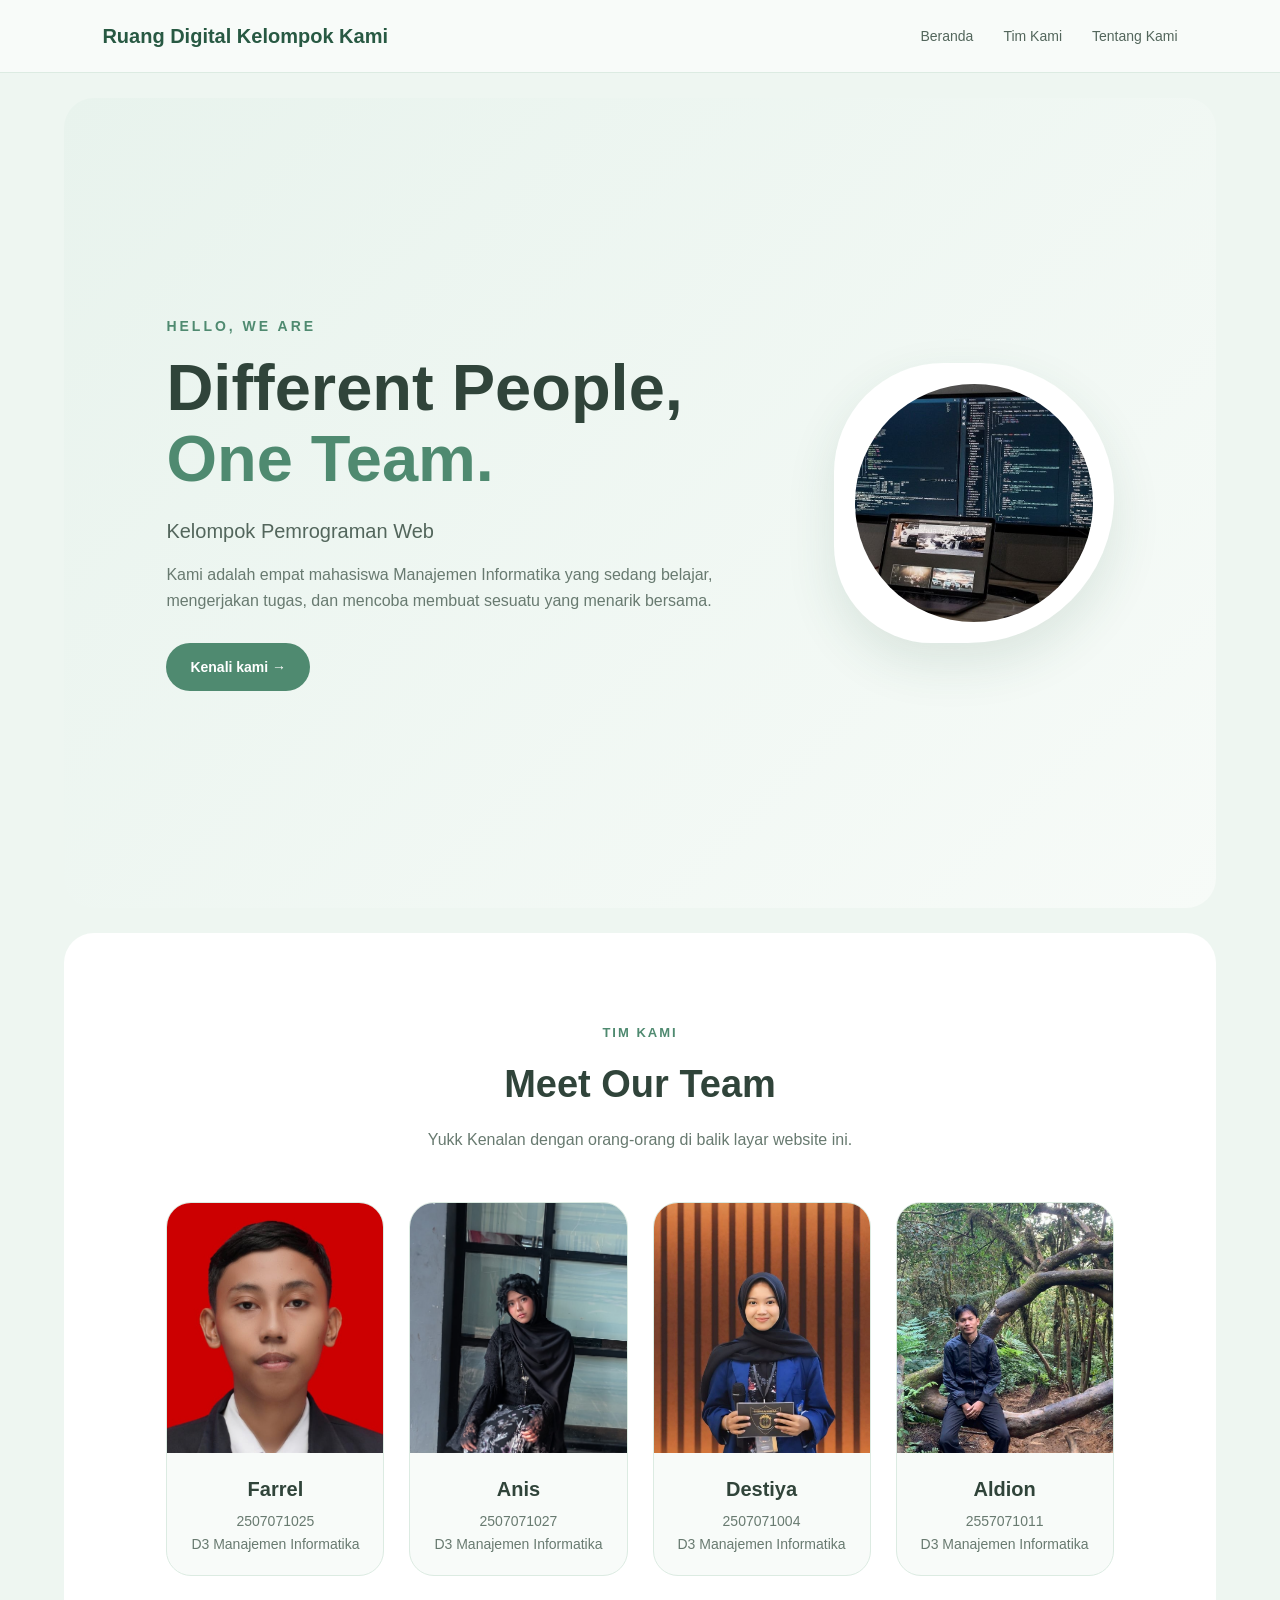
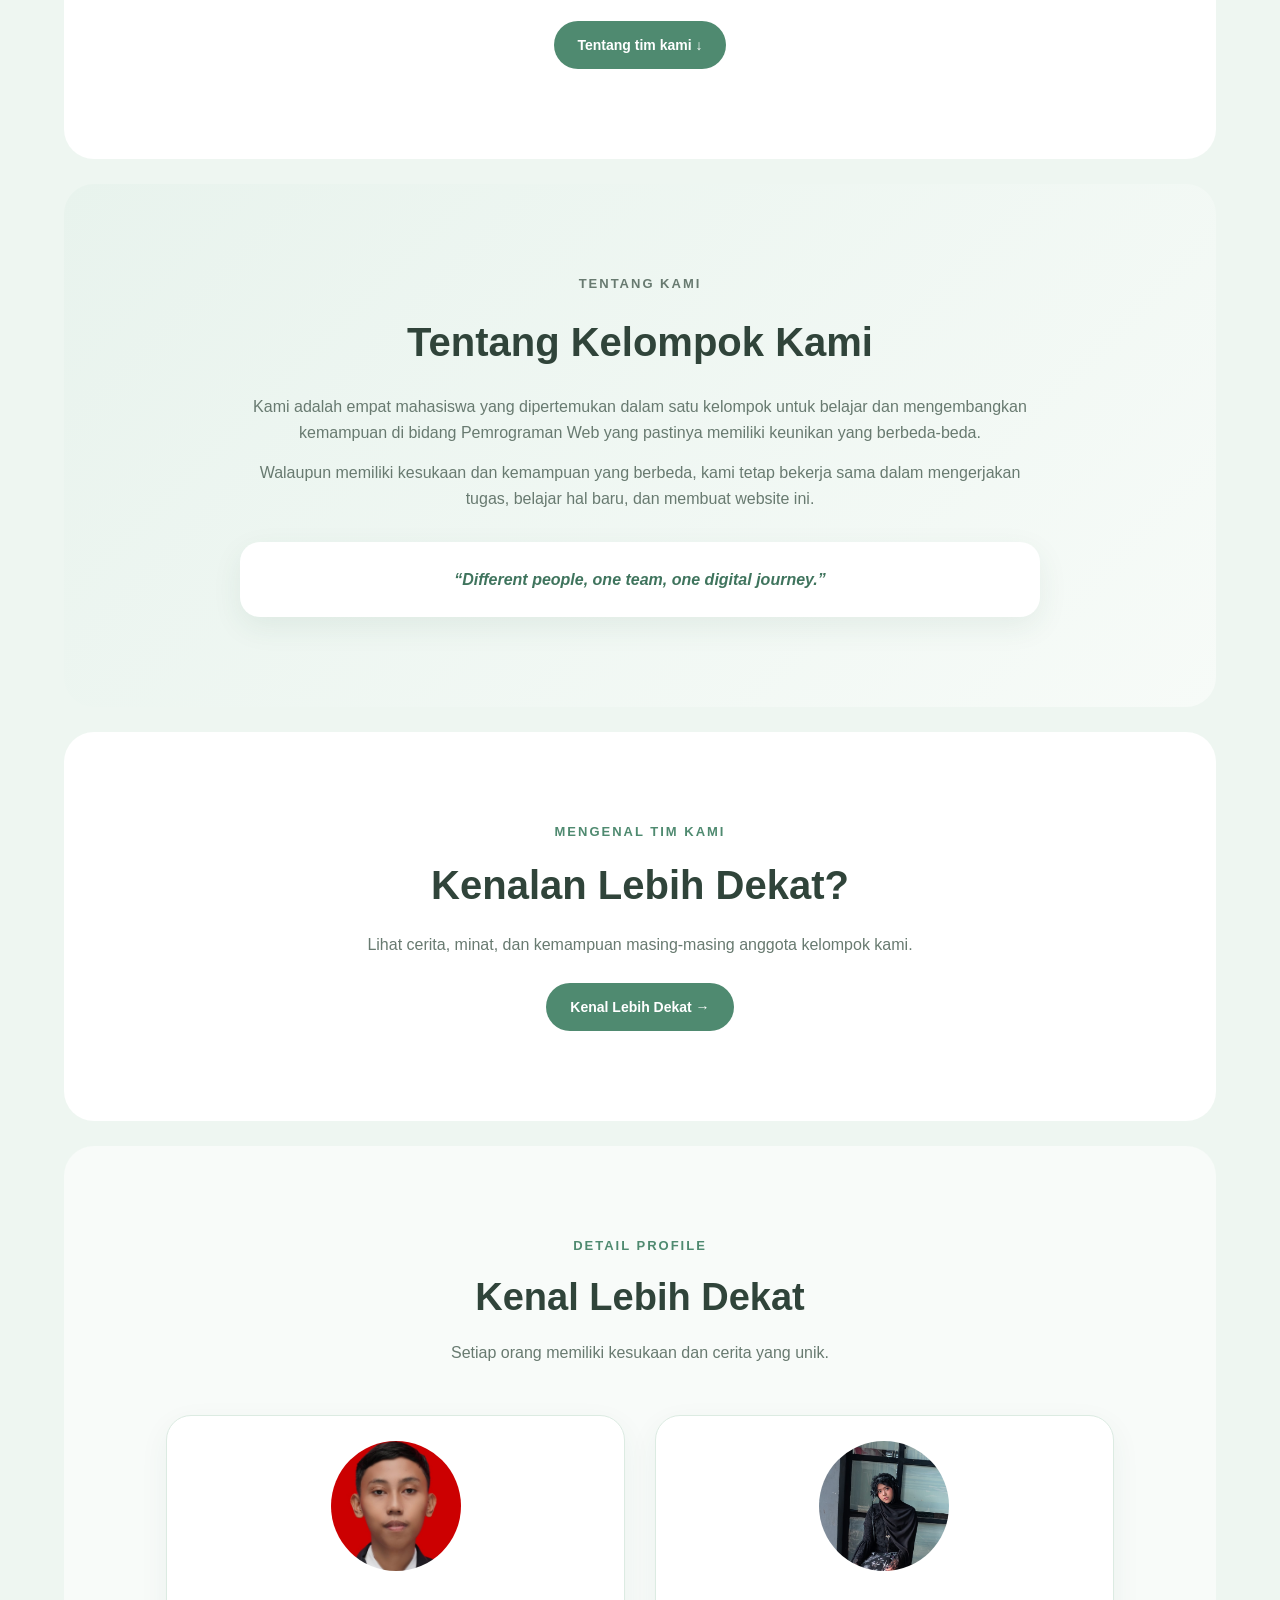
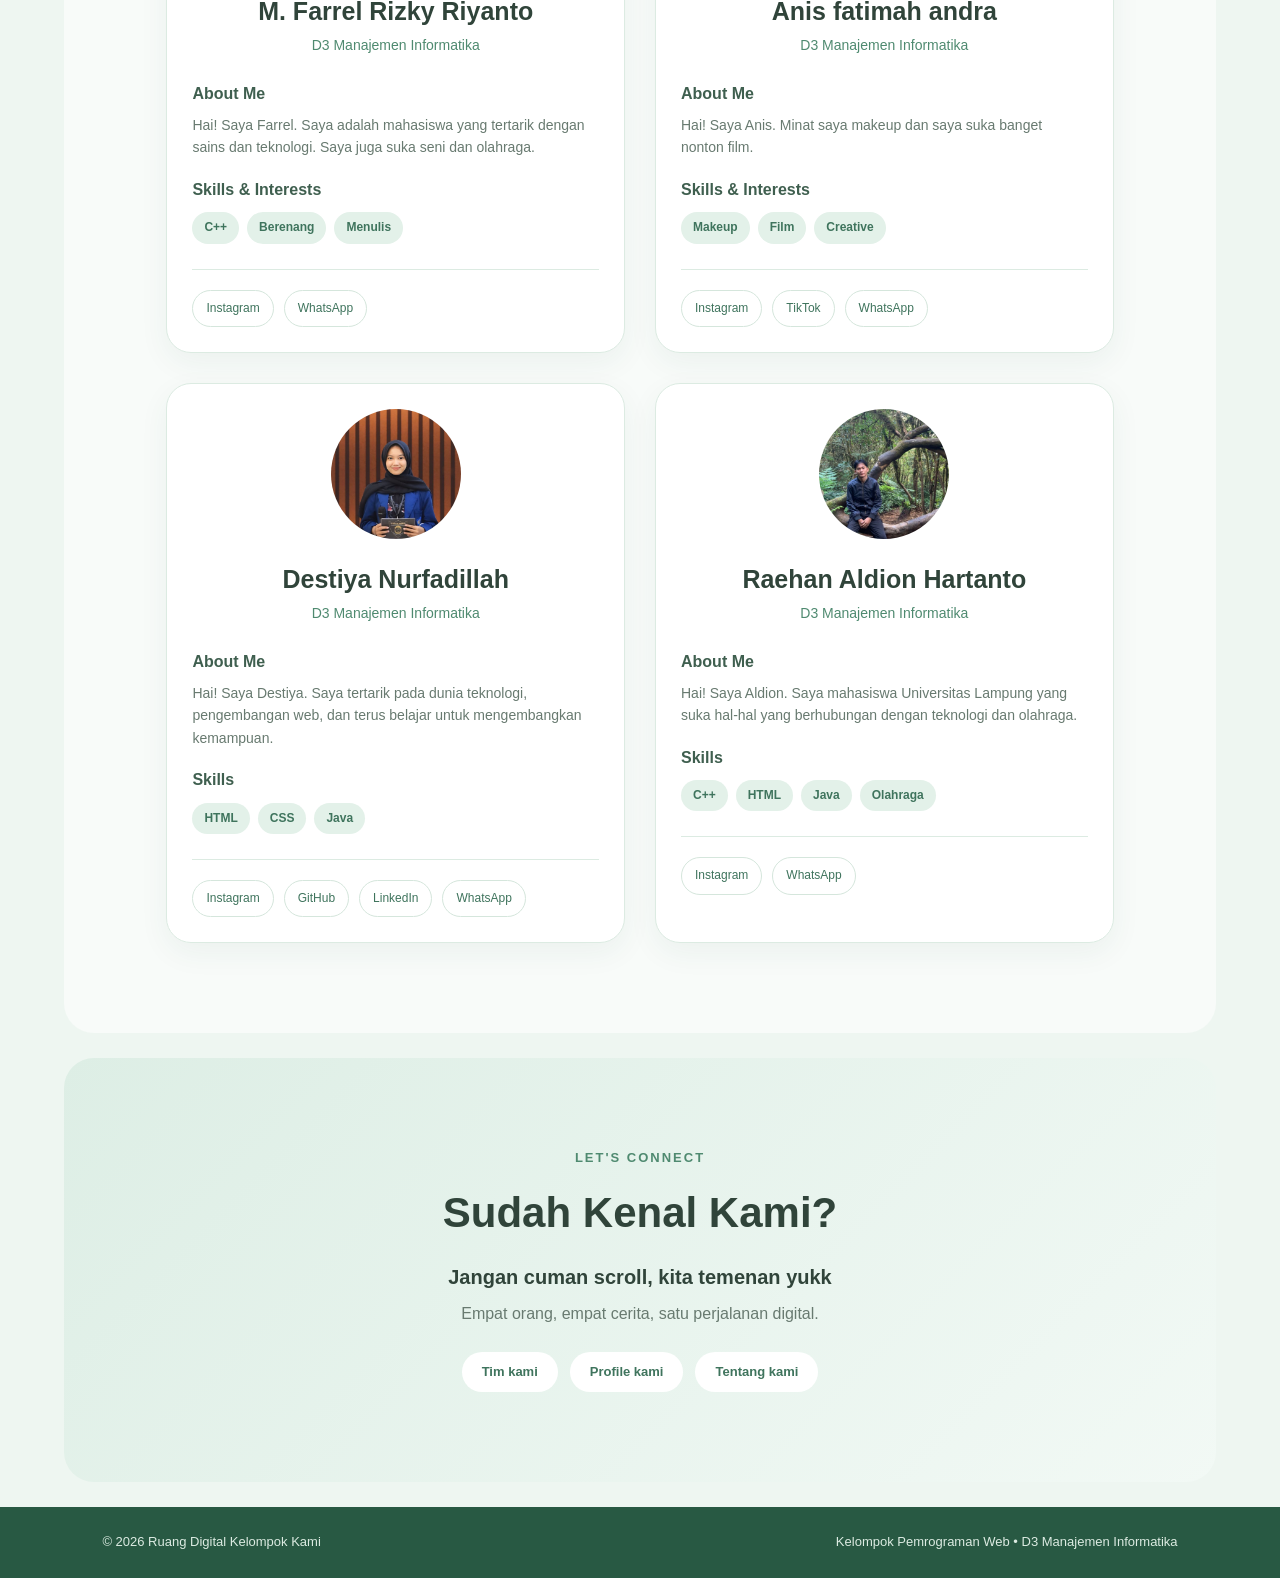
==== commit ef261ca2: "Update index.html" ====
--- a/index.html
+++ b/index.html
@@ -330,7 +330,7 @@
     </section>
 
     <footer>
-        <p>© 2026 Our Digital Space</p>
+        <p>© 2026 Ruang Digital Kelompok Kami</p>
         <p>Kelompok Pemrograman Web • D3 Manajemen Informatika</p>
     </footer>
 </body>
--- a/style.css
+++ b/style.css
@@ -1,4 +1,3 @@
-`css
 * {
     margin: 0;
     padding: 0;
@@ -11,31 +10,9 @@
 
 body {
     font-family: Arial, Helvetica, sans-serif;
-    background-color: #fdfbff;
-    color: #343044;
+    background-color: #EEF6F1;
+    color: #30443A;
     line-height: 1.6;
-    overflow-x: hidden;
-}
-
-.hero-content,
-.hero-visual {
-    animation: fadeUp 0.8s ease both;
-}
-
-.hero-visual {
-    animation: floating 4s ease-in-out infinite, fadeUp 0.8s ease both;
-}
-
-@keyframes fadeUp {
-    from {
-        opacity: 0;
-        transform: translateY(25px);
-    }
-
-    to {
-        opacity: 1;
-        transform: translateY(0);
-    }
 }
 
 a {
@@ -44,32 +21,33 @@
 }
 
 section {
-    padding: 65px 8%;
+    padding: 90px 8%;
+    margin: 25px 5%;
+    border-radius: 30px;
+    overflow: hidden;
 }
 
 .section-label {
-    color: #8b6fc7;
+    color: #4F8A70;
     font-size: 13px;
     font-weight: bold;
     letter-spacing: 2px;
-    margin-bottom: 8px;
+    margin-bottom: 10px;
 }
 
 .section-heading {
     text-align: center;
-    margin-bottom: 35px;
+    margin-bottom: 50px;
 }
 
 .section-heading h2 {
     font-size: 38px;
-    margin-bottom: 10px;
+    margin-bottom: 12px;
 }
 
 .section-heading p:last-child {
-    color: #77718a;
-}
-
-/* NAVBAR */
+    color: #687A70;
+}
 
 .navbar {
     position: sticky;
@@ -78,44 +56,42 @@
     display: flex;
     justify-content: space-between;
     align-items: center;
-    padding: 16px 8%;
-    background-color: rgba(253, 251, 255, 0.95);
-    border-bottom: 1px solid #eee8f7;
+    padding: 20px 8%;
+    background-color: rgba(248, 251, 249, 0.96);
+    border-bottom: 1px solid #DCEBE2;
 }
 
 .logo {
     font-size: 20px;
     font-weight: bold;
-    color: #7055ad;
+    color: #285943;
 }
 
 .navbar nav {
     display: flex;
-    gap: 25px;
+    gap: 30px;
 }
 
 .navbar nav a {
     font-size: 14px;
-    color: #5f596d;
+    color: #53665C;
     transition: 0.3s ease;
 }
 
 .navbar nav a:hover {
-    color: #8b6fc7;
-}
-
-/* HERO */
+    color: #4F8A70;
+}
 
 .hero {
-    min-height: 75vh;
+    min-height: 90vh;
     display: flex;
     justify-content: space-between;
     align-items: center;
-    gap: 40px;
+    gap: 50px;
     background: linear-gradient(
         135deg,
-        #f8f1ff,
-        #eef8ff
+        #E8F3ED,
+        #F7FBF8
     );
 }
 
@@ -124,43 +100,43 @@
 }
 
 .hero-label {
-    color: #8b6fc7;
+    color: #4F8A70;
     font-size: 14px;
     font-weight: bold;
     letter-spacing: 3px;
-    margin-bottom: 12px;
+    margin-bottom: 15px;
 }
 
 .hero h1 {
     font-size: 65px;
     line-height: 1.1;
-    margin-bottom: 15px;
+    margin-bottom: 20px;
 }
 
 .hero h1 span {
     display: block;
-    color: #8b6fc7;
+    color: #4F8A70;
 }
 
 .hero h2 {
     font-size: 20px;
     font-weight: 500;
-    margin-bottom: 12px;
-    color: #625b72;
+    margin-bottom: 15px;
+    color: #53665C;
 }
 
 .hero-description {
     max-width: 550px;
-    color: #77718a;
-    margin-bottom: 25px;
+    color: #687A70;
+    margin-bottom: 30px;
 }
 
 .hero-button,
 .section-button,
 .profile-button {
     display: inline-block;
-    padding: 12px 22px;
-    background-color: #8b6fc7;
+    padding: 13px 24px;
+    background-color: #4F8A70;
     color: white;
     border-radius: 30px;
     font-size: 14px;
@@ -171,84 +147,89 @@
 .hero-button:hover,
 .section-button:hover,
 .profile-button:hover {
-    background-color: #7055ad;
+    background-color: #285943;
     transform: translateY(-3px);
+    box-shadow: 0 8px 20px rgba(40, 89, 67, 0.2);
 }
 
 .hero-visual {
-    width: 300px;
-    height: 300px;
+    width: 280px;
+    height: 280px;
     display: flex;
     justify-content: center;
     align-items: center;
-    background-color: #ffffff;
+    background-color: #FFFFFF;
     border-radius: 45% 55% 60% 40%;
-    box-shadow: 0 20px 50px rgba(100, 80, 140, 0.12);
+    box-shadow: 0 20px 50px rgba(40, 89, 67, 0.12);
     animation: floating 4s ease-in-out infinite;
+    overflow: hidden;
+}
+
+.hero-visual img{
+    width: 85%;
+    height: 85%;
+    object-fit: cover;
+    border-radius: 50%;
 }
 
 .code-card {
-    width: 160px;
-    height: 160px;
+    width: 170px;
+    height: 170px;
     display: flex;
     justify-content: center;
     align-items: center;
-    background-color: #eee6ff;
+    background-color: #DDEEE5;
     border-radius: 30px;
-    color: #8b6fc7;
-    font-size: 55px;
-    font-weight: bold;
-    box-shadow: 0 15px 30px rgba(100, 80, 140, 0.15);
+    color: #4F8A70;
+    font-size: 60px;
+    font-weight: bold;
+    box-shadow: 0 15px 30px rgba(40, 89, 67, 0.15);
 }
 
 @keyframes floating {
     0% {
         transform: translateY(0);
     }
-
     50% {
         transform: translateY(-12px);
     }
-
     100% {
         transform: translateY(0);
     }
 }
 
-/* TEAM */
-
 .team-section {
-    background-color: #ffffff;
+    background-color: #FFFFFF;
     text-align: center;
 }
 
 .team-container {
     display: grid;
     grid-template-columns: repeat(4, 1fr);
-    gap: 20px;
-    margin-bottom: 35px;
+    gap: 25px;
+    margin-bottom: 45px;
 }
 
 .team-card {
-    background-color: #fdfbff;
-    border: 1px solid #eee8f7;
+    background-color: #F8FBF9;
+    border: 1px solid #DCEBE2;
     border-radius: 25px;
     overflow: hidden;
     transition: 0.3s ease;
 }
 
 .team-card:hover {
-    transform: translateY(-8px) rotate(-1deg);
-    box-shadow: 0 18px 40px rgba(100, 80, 140, 0.15);
+    transform: translateY(-8px);
+    box-shadow: 0 15px 35px rgba(40, 89, 67, 0.14);
 }
 
 .member-photo {
-    height: 230px;
+    height: 250px;
     display: flex;
     justify-content: center;
     align-items: center;
-    background-color: #eee6ff;
-    color: #8b6fc7;
+    background-color: #E3F1E9;
+    color: #4F8A70;
     font-weight: bold;
 }
 
@@ -259,34 +240,25 @@
 }
 
 .member-info {
-    padding: 17px;
+    padding: 20px;
 }
 
 .member-info h3 {
     font-size: 20px;
-    margin-bottom: 4px;
+    margin-bottom: 5px;
 }
 
 .member-info p {
-    color: #77718a;
+    color: #687A70;
     font-size: 14px;
 }
-
-/* ABOUT */
 
 .about-section {
     background: linear-gradient(
         135deg,
-        #f8f1ff,
-        #f2faff
+        #E8F3ED,
+        #F7FBF8
     );
-    padding: 50px 8%;
-}
-
-.profile-intro {
-    text-align: center;
-    background-color: #ffffff;
-    padding: 40px 8%;
 }
 
 .about-content {
@@ -297,71 +269,74 @@
 
 .about-content h2 {
     font-size: 40px;
+    margin-bottom: 20px;
+}
+
+.about-content > p {
+    color: #687A70;
     margin-bottom: 15px;
 }
 
-.about-content > p {
-    color: #6f697d;
-    margin-bottom: 12px;
-}
-
 .about-quote {
-    margin-top: 25px;
-    padding: 20px;
-    background-color: white;
+    margin-top: 30px;
+    padding: 25px;
+    background-color: #FFFFFF;
     border-radius: 20px;
-    color: #8b6fc7;
+    color: #3F745D;
     font-weight: bold;
     font-style: italic;
-    box-shadow: 0 10px 30px rgba(100, 80, 140, 0.08);
+    box-shadow: 0 10px 30px rgba(40, 89, 67, 0.08);
+}
+
+.profile-intro {
+    text-align: center;
+    background-color: #FFFFFF;
 }
 
 .profile-intro h2 {
     font-size: 40px;
-    margin-bottom: 12px;
+    margin-bottom: 15px;
 }
 
 .profile-intro > p:not(.section-label) {
-    color: #77718a;
-    margin-bottom: 20px;
-}
-
-/* PROFILES */
+    color: #687A70;
+    margin-bottom: 25px;
+}
 
 .profiles-section {
-    background-color: #fdfbff;
+    background-color: #F8FBF9;
 }
 
 .profiles-container {
     display: grid;
     grid-template-columns: repeat(2, 1fr);
-    gap: 25px;
+    gap: 30px;
 }
 
 .profile-card {
-    background-color: #ffffff;
-    border: 1px solid #eee8f7;
+    background-color: #FFFFFF;
+    border: 1px solid #DCEBE2;
     border-radius: 25px;
-    padding: 22px;
-    box-shadow: 0 10px 30px rgba(100, 80, 140, 0.06);
+    padding: 25px;
+    box-shadow: 0 10px 30px rgba(40, 89, 67, 0.06);
     transition: 0.3s ease;
 }
 
 .profile-card:hover {
-    transform: translateY(-5px);
-    box-shadow: 0 18px 40px rgba(100, 80, 140, 0.12);
+    transform: translateY(-6px);
+    box-shadow: 0 18px 40px rgba(40, 89, 67, 0.14);
 }
 
 .profile-photo {
-    width: 120px;
-    height: 120px;
-    margin: 0 auto 17px;
+    width: 130px;
+    height: 130px;
+    margin: 0 auto 20px;
     display: flex;
     justify-content: center;
     align-items: center;
-    background-color: #eee6ff;
+    background-color: #E3F1E9;
     border-radius: 50%;
-    color: #8b6fc7;
+    color: #4F8A70;
     font-weight: bold;
     overflow: hidden;
 }
@@ -370,11 +345,6 @@
     width: 100%;
     height: 100%;
     object-fit: cover;
-    transition: transform 0.4s ease;
-}
-
-.profile-card:hover .profile-photo img {
-    transform: scale(1.06);
 }
 
 .profile-card > h3 {
@@ -385,136 +355,139 @@
 
 .profile-major {
     text-align: center;
-    color: #8b6fc7;
+    color: #4F8A70;
     font-size: 14px;
-    margin-bottom: 20px;
+    margin-bottom: 25px;
 }
 
 .profile-content h4 {
-    margin-top: 15px;
-    margin-bottom: 5px;
-    color: #5d536d;
+    margin-top: 18px;
+    margin-bottom: 7px;
+    color: #3F5F4F;
 }
 
 .profile-content p {
-    color: #77718a;
+    color: #687A70;
     font-size: 14px;
 }
 
 .skills {
     display: flex;
     flex-wrap: wrap;
-    gap: 7px;
-    margin-top: 8px;
+    gap: 8px;
+    margin-top: 10px;
 }
 
 .skills span {
-    padding: 5px 11px;
-    background-color: #f0eaff;
+    padding: 6px 12px;
+    background-color: #E3F1E9;
     border-radius: 20px;
-    color: #765bb1;
+    color: #3F745D;
     font-size: 12px;
     font-weight: bold;
+    transition: 0.3s ease;
+}
+
+.skills span:hover {
+    background-color: #4F8A70;
+    color: white;
+    transform: translateY(-2px);
 }
 
 .social-links {
     display: flex;
-    gap: 8px;
-    margin-top: 20px;
-    padding-top: 17px;
-    border-top: 1px solid #eee8f7;
+    gap: 10px;
+    margin-top: 25px;
+    padding-top: 20px;
+    border-top: 1px solid #DCEBE2;
 }
 
 .social-links a {
-    padding: 7px 12px;
-    border: 1px solid #e5dcf4;
+    padding: 8px 13px;
+    border: 1px solid #D5E6DC;
     border-radius: 20px;
-    color: #765bb1;
+    color: #3F745D;
     font-size: 12px;
     transition: 0.3s ease;
 }
 
 .social-links a:hover {
-    background-color: #8b6fc7;
+    background-color: #4F8A70;
     color: white;
-}
-
-/* CONNECT */
+    transform: translateY(-2px);
+}
 
 .connect-section {
     text-align: center;
     background: linear-gradient(
         135deg,
-        #eee6ff,
-        #e8f6ff
+        #DDEEE5,
+        #F2F9F5
     );
 }
 
 .connect-section h2 {
     font-size: 42px;
-    margin-bottom: 12px;
+    margin-bottom: 15px;
 }
 
 .connect-main-text {
     font-size: 20px;
     font-weight: bold;
-    margin-bottom: 6px;
+    margin-bottom: 8px;
 }
 
 .connect-text {
-    color: #77718a;
-    margin-bottom: 20px;
+    color: #687A70;
+    margin-bottom: 25px;
 }
 
 .connect-buttons {
     display: flex;
     justify-content: center;
-    gap: 10px;
+    gap: 12px;
     flex-wrap: wrap;
 }
 
 .connect-buttons a {
-    padding: 9px 18px;
-    background-color: white;
+    padding: 10px 20px;
+    background-color: #FFFFFF;
     border-radius: 25px;
-    color: #765bb1;
+    color: #3F745D;
     font-size: 13px;
     font-weight: bold;
     transition: 0.3s ease;
 }
 
 .connect-buttons a:hover {
-    background-color: #8b6fc7;
+    background-color: #4F8A70;
     color: white;
     transform: translateY(-3px);
-}
-
-/* FOOTER */
+    box-shadow: 0 8px 18px rgba(40, 89, 67, 0.15);
+}
 
 footer {
     display: flex;
     justify-content: space-between;
     align-items: center;
-    padding: 20px 8%;
-    background-color: #302a3c;
-    color: #d9d3e5;
+    padding: 25px 8%;
+    background-color: #285943;
+    color: #DCEBE2;
     font-size: 13px;
 }
 
-/* TABLET */
-
 @media (max-width: 900px) {
-
     section {
-        padding: 55px 6%;
+        padding: 70px 6%;
+        margin: 20px 4%;
     }
 
     .hero {
         min-height: auto;
         flex-direction: column;
         text-align: center;
-        padding-top: 75px;
-        padding-bottom: 75px;
+        padding-top: 100px;
+        padding-bottom: 100px;
     }
 
     .hero-content {
@@ -542,24 +515,17 @@
     .profiles-container {
         grid-template-columns: 1fr;
     }
-
-    .fun-container {
-        grid-template-columns: repeat(2, 1fr);
-    }
-}
-
-/* MOBILE */
+}
 
 @media (max-width: 600px) {
-
     .navbar {
-        padding: 15px 5%;
+        padding: 18px 5%;
         flex-direction: column;
-        gap: 10px;
+        gap: 12px;
     }
 
     .navbar nav {
-        gap: 16px;
+        gap: 18px;
     }
 
     .navbar nav a {
@@ -567,12 +533,14 @@
     }
 
     section {
-        padding: 45px 5%;
+        padding: 60px 5%;
+        margin: 15px 3%;
+        border-radius: 22px;
     }
 
     .hero {
-        padding-top: 60px;
-        padding-bottom: 60px;
+        padding-top: 80px;
+        padding-bottom: 80px;
     }
 
     .hero h1 {
@@ -605,10 +573,6 @@
         font-size: 30px;
     }
 
-    .section-heading {
-        margin-bottom: 30px;
-    }
-
     .team-container {
         grid-template-columns: 1fr;
     }
@@ -625,34 +589,9 @@
         flex-wrap: wrap;
     }
 
-    .fun-section {
-        padding: 50px 5%;
-    }
-
-    .fun-icon {
-        font-size: 30px;
-    }
-
-    .fun-container {
-        grid-template-columns: repeat(2, 1fr);
-        gap: 15px;
-    }
-
-    .fun-card {
-        padding: 22px 15px;
-    }
-
-    .fun-card h3 {
-        font-size: 30px;
-    }
-
-    .fun-card p {
-        font-size: 12px;
-    }
-
     footer {
         flex-direction: column;
-        gap: 7px;
+        gap: 8px;
         text-align: center;
     }
 }
